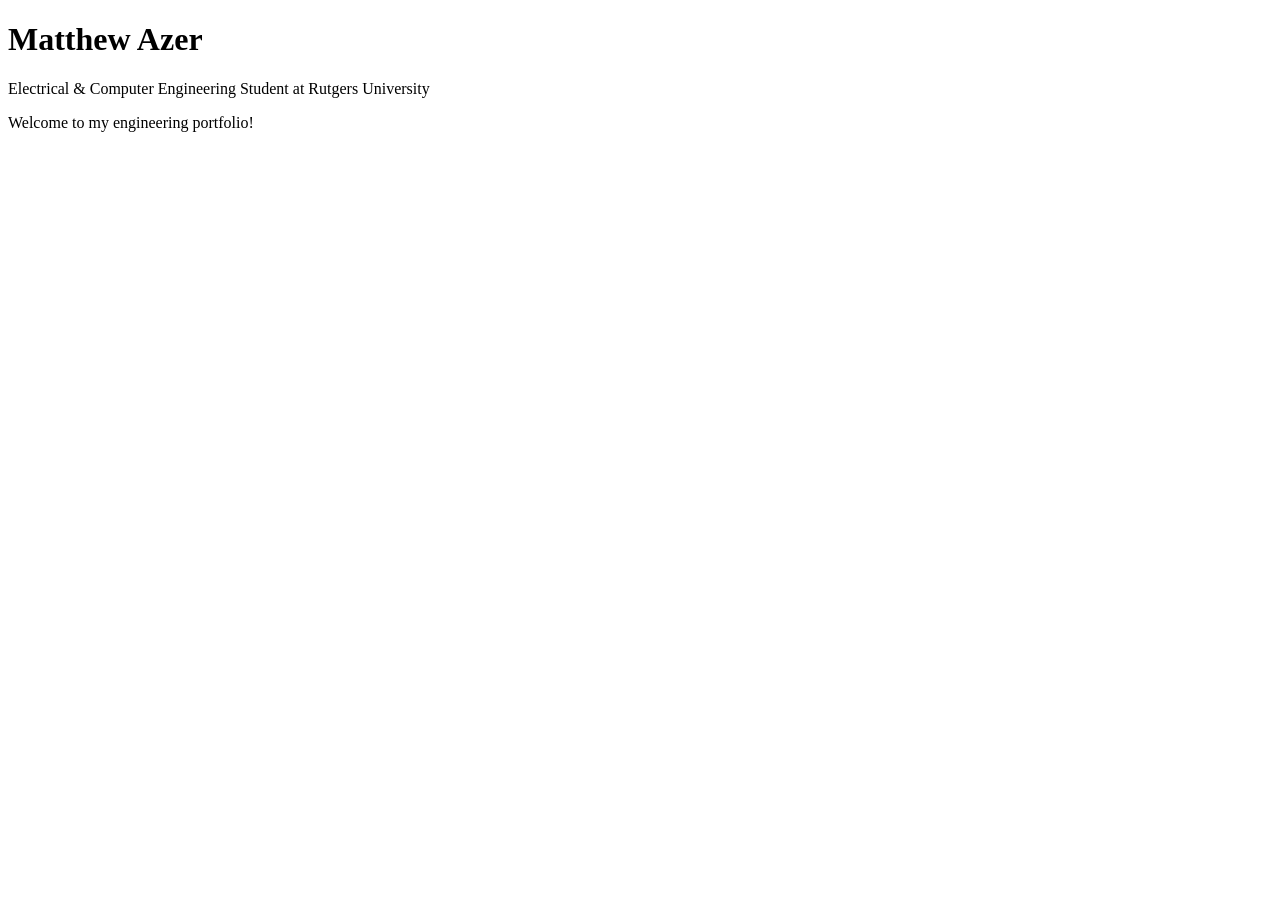
==== index.html @ c87bbce8 "Create index.html" ====
<!DOCTYPE html>
<html>
<head>
    <title>Matthew Azer | Engineering Portfolio</title>
</head>
<body>
    <h1>Matthew Azer</h1>
    <p>Electrical & Computer Engineering Student at Rutgers University</p>
    <p>Welcome to my engineering portfolio!</p>
</body>
</html>
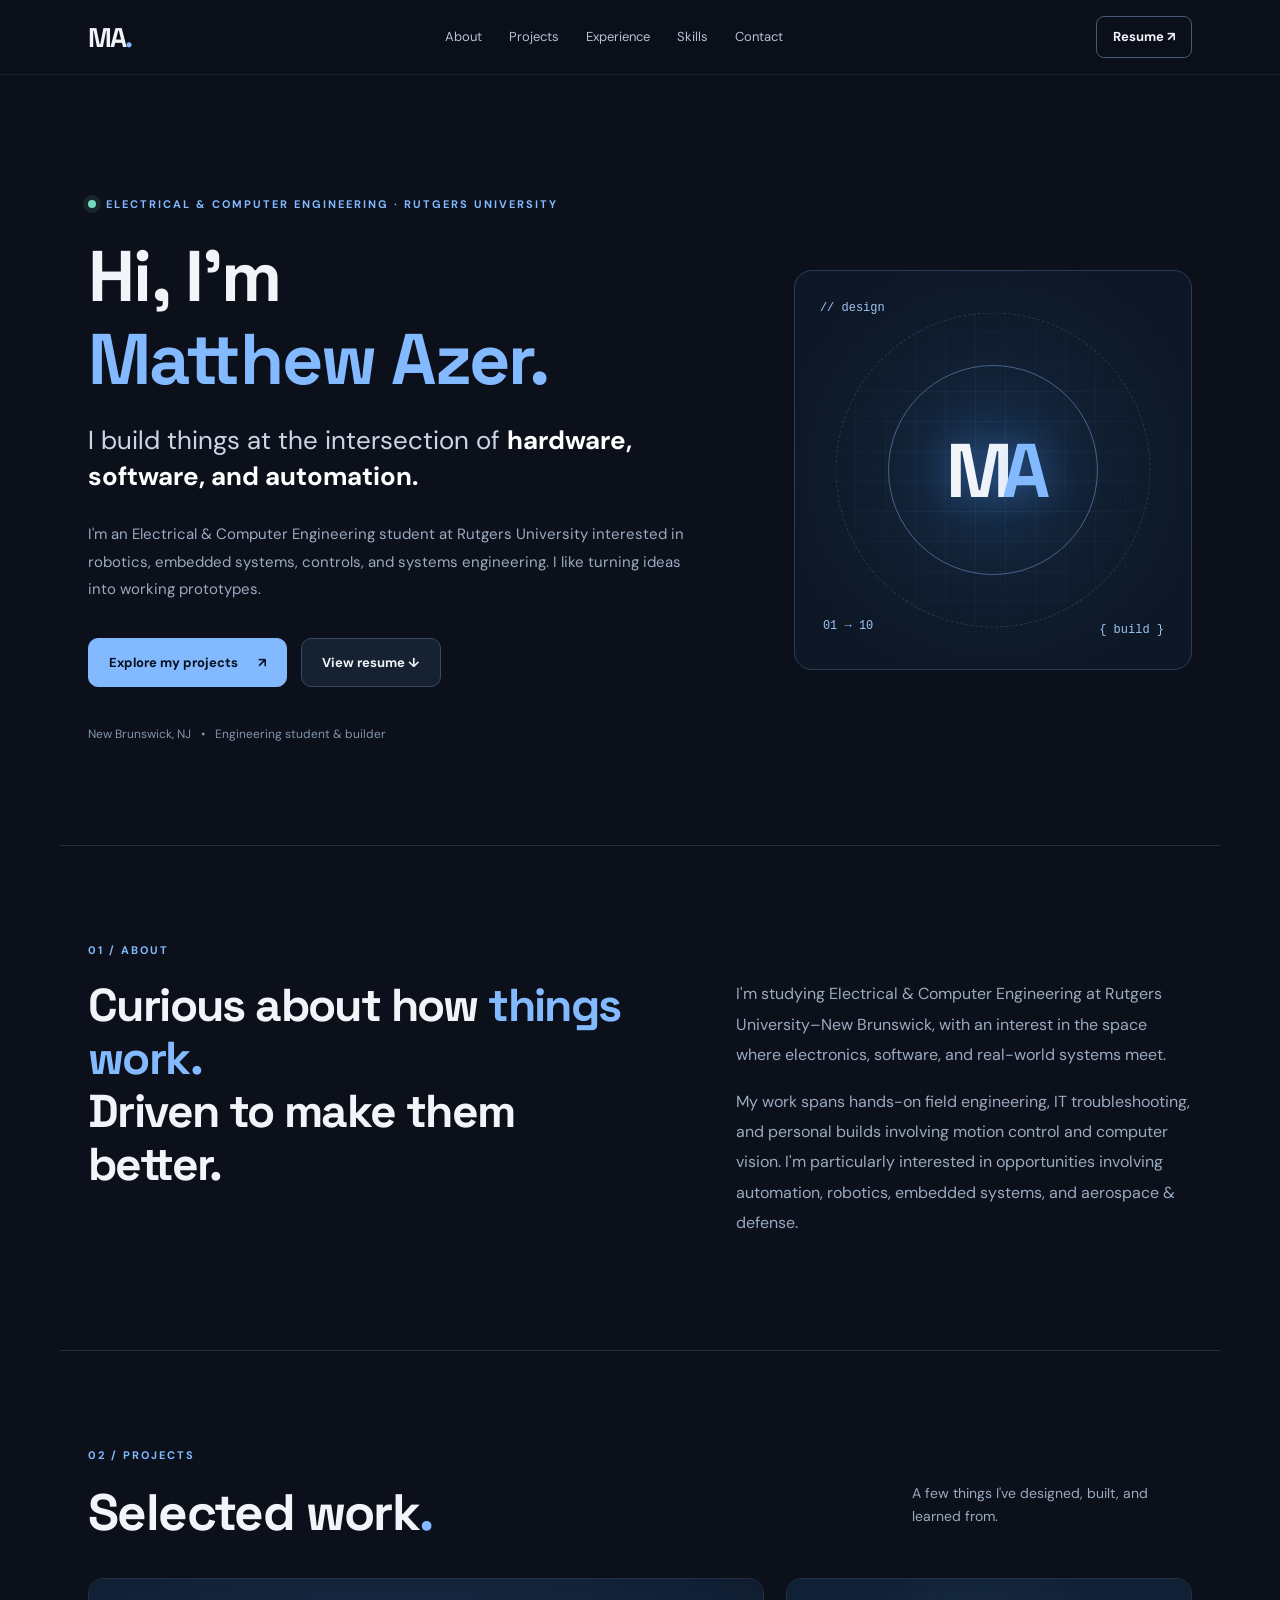
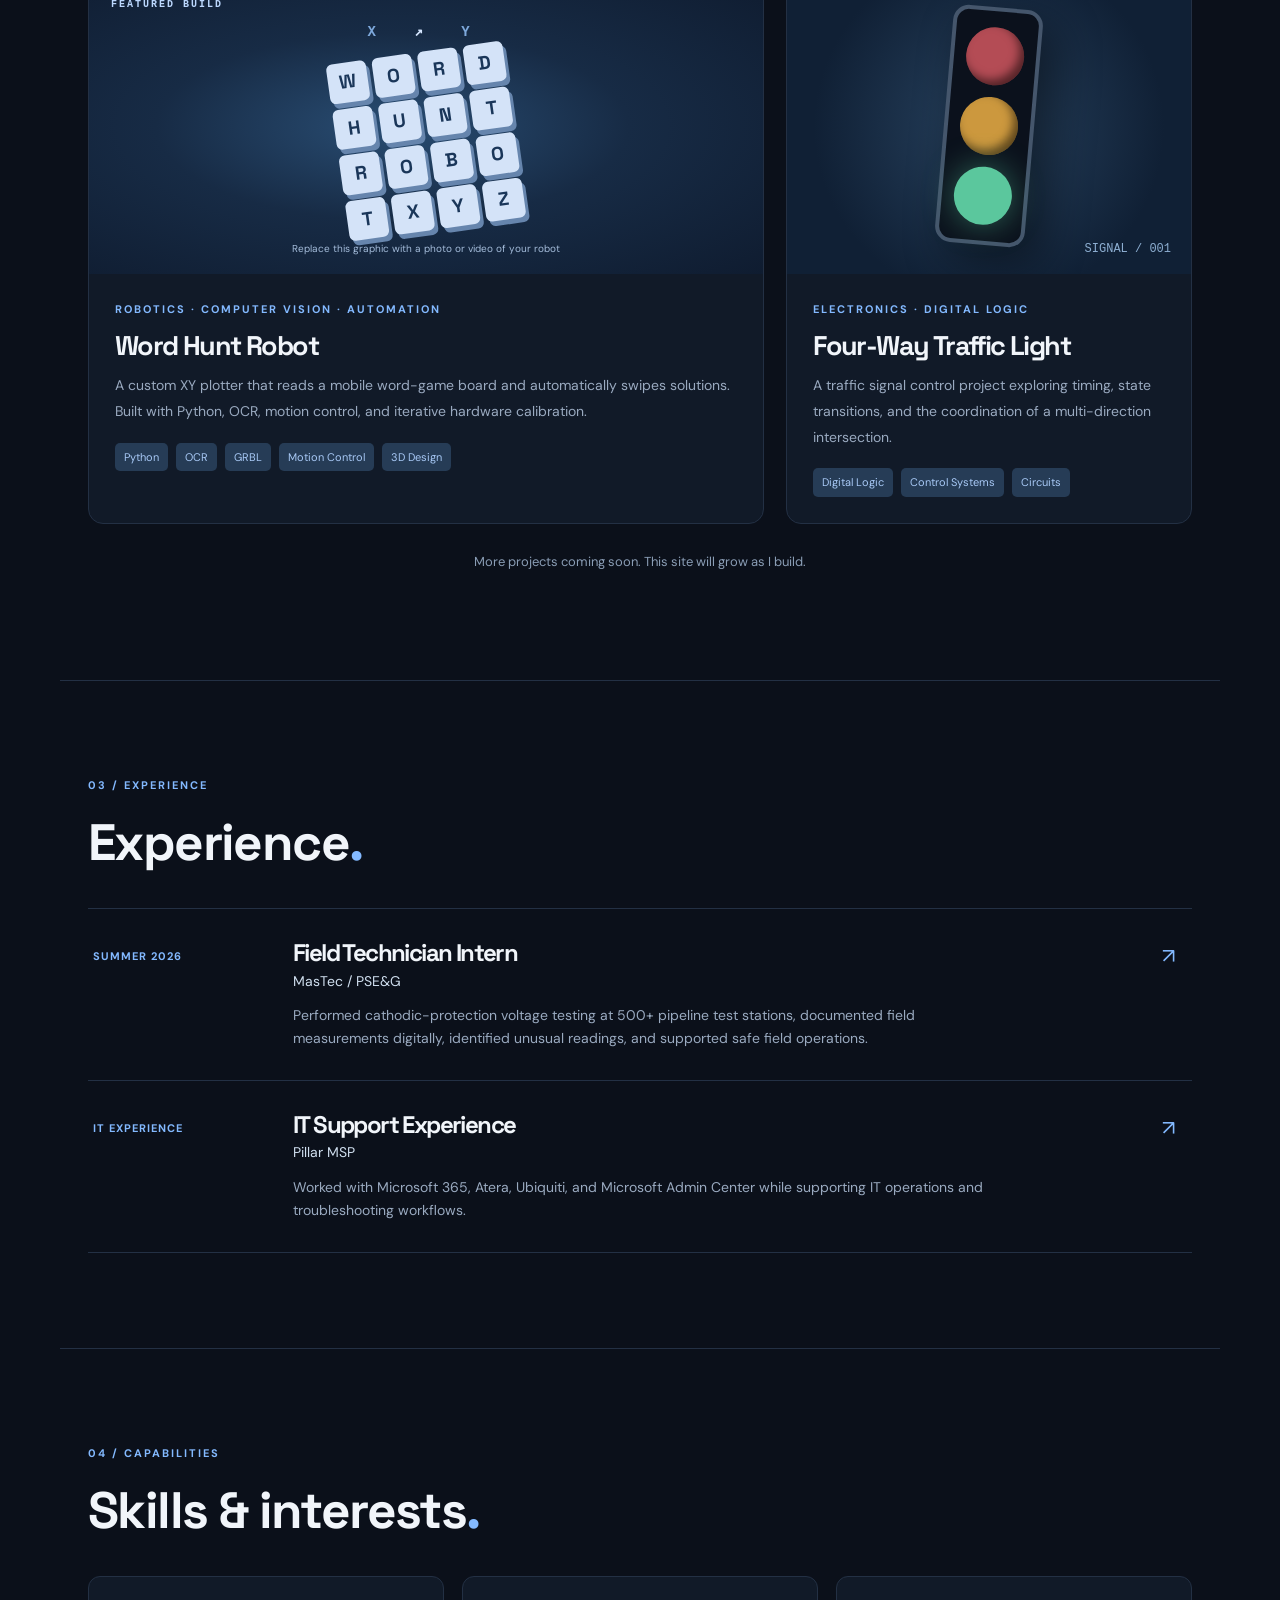
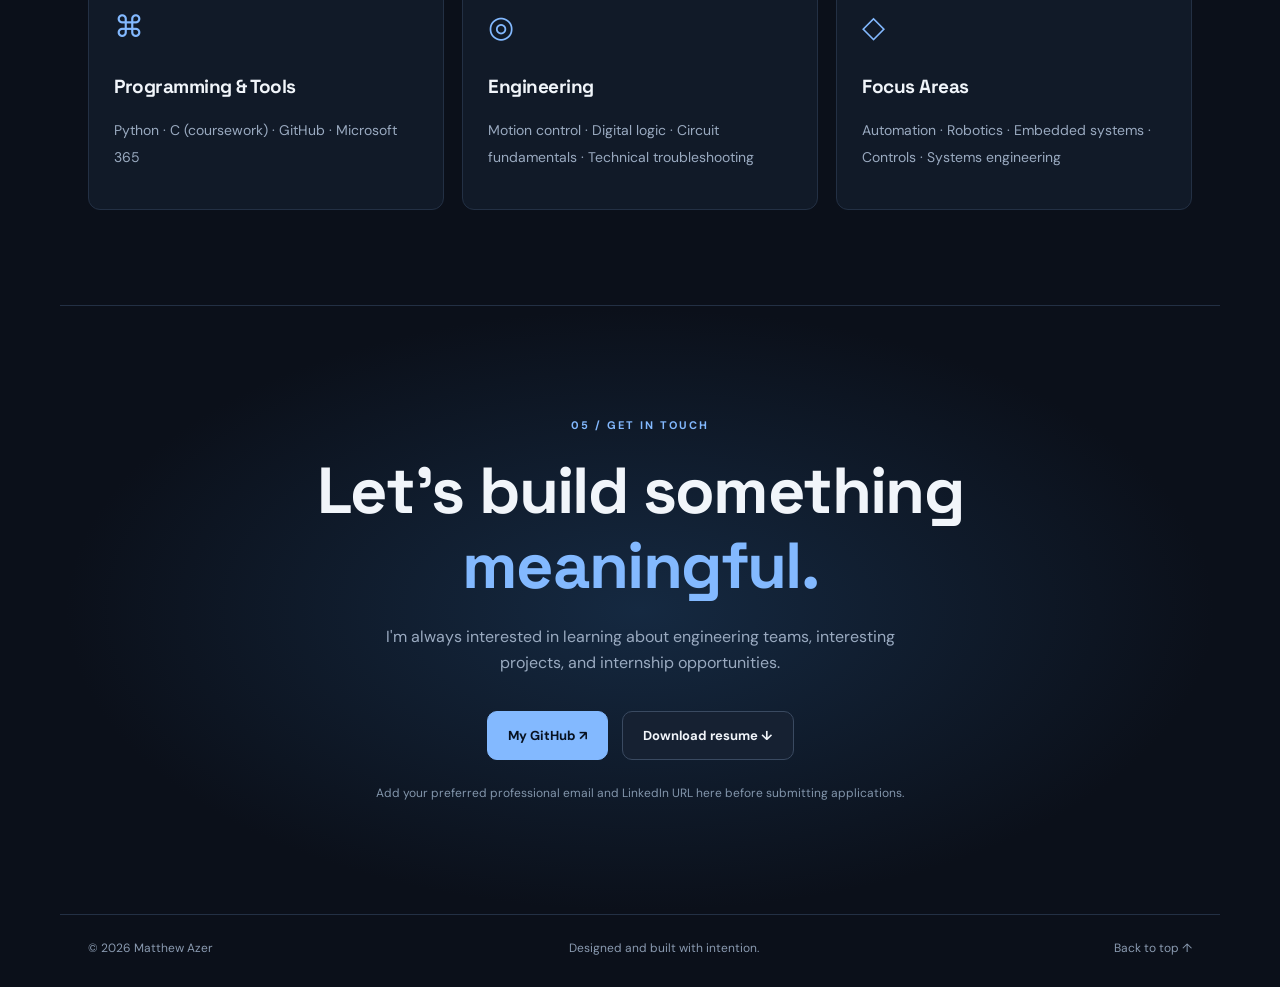
==== commit 463e1ac6: "Add files via upload" ====
--- a/index.html
+++ b/index.html
@@ -1,12 +1,50 @@
-
 <!DOCTYPE html>
-<html>
+<html lang="en">
 <head>
-    <title>Matthew Azer | Engineering Portfolio</title>
+  <meta charset="UTF-8">
+  <meta name="viewport" content="width=device-width, initial-scale=1.0">
+  <meta name="theme-color" content="#0b101a">
+  <meta name="description" content="Matthew Azer — Rutgers Electrical & Computer Engineering student. Projects in robotics, automation, computer vision, and embedded systems.">
+  <title>Matthew Azer | Engineering Portfolio</title>
+  <link rel="stylesheet" href="style.css">
+  <script src="script.js" defer></script>
 </head>
 <body>
-    <h1>Matthew Azer</h1>
-    <p>Electrical & Computer Engineering Student at Rutgers University</p>
-    <p>Welcome to my engineering portfolio!</p>
+  <a class="skip" href="#main">Skip to content</a>
+  <header class="site-header">
+    <nav class="nav wrap" aria-label="Main navigation">
+      <a class="brand" href="#top" aria-label="Matthew Azer, home">MA<span class="brand-dot">.</span></a>
+      <button class="menu-toggle" type="button" aria-controls="nav-links" aria-expanded="false" aria-label="Toggle navigation">☰</button>
+      <div class="nav-links" id="nav-links">
+        <a href="#about">About</a><a href="#projects">Projects</a><a href="#experience">Experience</a><a href="#skills">Skills</a><a href="#contact">Contact</a>
+      </div>
+      <a class="nav-resume" href="resume.pdf" target="_blank" rel="noopener">Resume <span aria-hidden="true">↗</span></a>
+    </nav>
+  </header>
+  <main id="main">
+    <section class="hero wrap" id="top">
+      <div class="hero-copy">
+        <div class="eyebrow"><span class="pulse"></span> ELECTRICAL & COMPUTER ENGINEERING · RUTGERS UNIVERSITY</div>
+        <h1>Hi, I'm <span>Matthew Azer.</span></h1>
+        <p class="headline">I build things at the intersection of <strong>hardware, software, and automation.</strong></p>
+        <p class="intro">I'm an Electrical & Computer Engineering student at Rutgers University interested in robotics, embedded systems, controls, and systems engineering. I like turning ideas into working prototypes.</p>
+        <div class="actions"><a class="btn primary" href="#projects">Explore my projects <span aria-hidden="true">↗</span></a><a class="btn subtle" href="resume.pdf" target="_blank" rel="noopener">View resume ↓</a></div>
+        <div class="hero-meta"><span>New Brunswick, NJ</span><span class="separator">•</span><span>Engineering student & builder</span></div>
+      </div>
+      <div class="hero-art" aria-hidden="true"><div class="art-grid"></div><div class="orbit o1"></div><div class="orbit o2"></div><div class="core">M<span>A</span></div><div class="art-label l1">// design</div><div class="art-label l2">{ build }</div><div class="art-label l3">01 → 10</div></div>
+    </section>
+    <section class="section wrap" id="about"><div class="section-kicker">01 / ABOUT</div><div class="about-layout"><h2>Curious about how <em>things work.</em><br>Driven to make them better.</h2><div><p>I'm studying Electrical & Computer Engineering at Rutgers University–New Brunswick, with an interest in the space where electronics, software, and real-world systems meet.</p><p>My work spans hands-on field engineering, IT troubleshooting, and personal builds involving motion control and computer vision. I'm particularly interested in opportunities involving automation, robotics, embedded systems, and aerospace & defense.</p></div></div></section>
+    <section class="section wrap" id="projects"><div class="section-heading"><div><div class="section-kicker">02 / PROJECTS</div><h2>Selected work<span class="accent">.</span></h2></div><p>A few things I've designed, built, and learned from.</p></div>
+      <div class="project-grid">
+        <article class="project featured"><div class="project-art robot"><div class="project-overlay"><span class="mini-tag">FEATURED BUILD</span><div class="robot-line">X <span>↗</span> Y</div><div class="grid-letter"><span>W</span><span>O</span><span>R</span><span>D</span><span>H</span><span>U</span><span>N</span><span>T</span><span>R</span><span>O</span><span>B</span><span>O</span><span>T</span><span>X</span><span>Y</span><span>Z</span></div><small>Replace this graphic with a photo or video of your robot</small></div></div><div class="project-body"><div class="project-type">ROBOTICS · COMPUTER VISION · AUTOMATION</div><h3>Word Hunt Robot</h3><p>A custom XY plotter that reads a mobile word-game board and automatically swipes solutions. Built with Python, OCR, motion control, and iterative hardware calibration.</p><div class="tags"><span>Python</span><span>OCR</span><span>GRBL</span><span>Motion Control</span><span>3D Design</span></div></div></article>
+        <article class="project"><div class="project-art traffic"><div class="traffic-light"><i class="red"></i><i class="amber"></i><i class="green"></i></div><div class="traffic-label">SIGNAL / 001</div></div><div class="project-body"><div class="project-type">ELECTRONICS · DIGITAL LOGIC</div><h3>Four-Way Traffic Light</h3><p>A traffic signal control project exploring timing, state transitions, and the coordination of a multi-direction intersection.</p><div class="tags"><span>Digital Logic</span><span>Control Systems</span><span>Circuits</span></div></div></article>
+      </div>
+      <p class="projects-note">More projects coming soon. This site will grow as I build.</p>
+    </section>
+    <section class="section wrap" id="experience"><div class="section-heading"><div><div class="section-kicker">03 / EXPERIENCE</div><h2>Experience<span class="accent">.</span></h2></div></div><div class="timeline"><div class="role"><div class="role-date">SUMMER 2026</div><div class="role-content"><h3>Field Technician Intern</h3><div class="role-org">MasTec / PSE&G</div><p>Performed cathodic-protection voltage testing at 500+ pipeline test stations, documented field measurements digitally, identified unusual readings, and supported safe field operations.</p></div><span class="role-arrow">↗</span></div><div class="role"><div class="role-date">IT EXPERIENCE</div><div class="role-content"><h3>IT Support Experience</h3><div class="role-org">Pillar MSP</div><p>Worked with Microsoft 365, Atera, Ubiquiti, and Microsoft Admin Center while supporting IT operations and troubleshooting workflows.</p></div><span class="role-arrow">↗</span></div></div></section>
+    <section class="section wrap" id="skills"><div class="section-heading"><div><div class="section-kicker">04 / CAPABILITIES</div><h2>Skills & interests<span class="accent">.</span></h2></div></div><div class="skill-grid"><div class="skill-box"><div class="skill-icon">⌘</div><h3>Programming & Tools</h3><p>Python · C (coursework) · GitHub · Microsoft 365</p></div><div class="skill-box"><div class="skill-icon">◎</div><h3>Engineering</h3><p>Motion control · Digital logic · Circuit fundamentals · Technical troubleshooting</p></div><div class="skill-box"><div class="skill-icon">◇</div><h3>Focus Areas</h3><p>Automation · Robotics · Embedded systems · Controls · Systems engineering</p></div></div></section>
+    <section class="contact section wrap" id="contact"><div class="section-kicker">05 / GET IN TOUCH</div><h2>Let's build something <em>meaningful.</em></h2><p>I'm always interested in learning about engineering teams, interesting projects, and internship opportunities.</p><div class="actions"><a class="btn primary" href="https://github.com/mazerw2" target="_blank" rel="noopener noreferrer">My GitHub ↗</a><a class="btn subtle" href="resume.pdf" target="_blank" rel="noopener">Download resume ↓</a></div><p class="contact-hint">Add your preferred professional email and LinkedIn URL here before submitting applications.</p></section>
+  </main>
+  <footer class="footer wrap"><span>© <span id="year">2026</span> Matthew Azer</span><span>Designed and built with intention.</span><a href="#top">Back to top ↑</a></footer>
 </body>
 </html>
--- a/style.css
+++ b/style.css
@@ -0,0 +1,4 @@
+@import url('https://fonts.googleapis.com/css2?family=DM+Sans:wght@400;500;600;700&family=Space+Grotesk:wght@400;500;600;700&display=swap');
+:root{--bg:#0b101a;--panel:#111a28;--border:#233044;--text:#f1f5fa;--muted:#9aaac0;--blue:#83b9ff;--max:1160px}*{box-sizing:border-box}html{scroll-behavior:smooth;scroll-padding-top:88px}body{margin:0;background:var(--bg);color:var(--text);font-family:'DM Sans',Arial,sans-serif;line-height:1.65}a{color:inherit;text-decoration:none}button{font:inherit}.wrap{max-width:var(--max);margin:auto;padding-left:28px;padding-right:28px}.skip{position:absolute;left:-9999px;background:white;color:black;padding:12px;z-index:100}.skip:focus{left:12px;top:12px}.site-header{position:sticky;top:0;z-index:20;background:rgba(11,16,26,.91);backdrop-filter:blur(18px);border-bottom:1px solid rgba(147,171,204,.11)}.nav{height:74px;display:flex;align-items:center;justify-content:space-between;gap:30px}.brand{font:700 27px 'Space Grotesk',sans-serif;letter-spacing:-2px}.brand-dot,.accent{color:var(--blue)}.nav-links{display:flex;gap:27px;font-size:13px;color:#b5c2d6}.nav-links a:hover,.footer a:hover{color:var(--blue)}.nav-resume{border:1px solid #485975;border-radius:8px;padding:9px 16px;font-size:13px;font-weight:700}.nav-resume:hover{border-color:var(--blue)}.menu-toggle{display:none}.hero{min-height:680px;padding-top:120px;padding-bottom:100px;display:grid;grid-template-columns:1.23fr .77fr;align-items:center;gap:70px}.eyebrow,.section-kicker,.project-type{font-size:11px;letter-spacing:2px;font-weight:700;color:var(--blue)}.eyebrow{display:flex;align-items:center;gap:10px}.pulse{height:8px;width:8px;background:#70dcbf;box-shadow:0 0 0 5px #70dcbf1b;border-radius:50%;flex-shrink:0}h1,h2,h3,p{margin-top:0}h1,h2,h3{font-family:'Space Grotesk',sans-serif;line-height:1.15;letter-spacing:-1.6px}h1{font-size:clamp(48px,5.6vw,83px);margin:22px 0}h1 span{display:block;color:var(--blue)}.headline{font-size:clamp(19px,2.2vw,26px);color:#cad6e7;line-height:1.4;max-width:650px}.headline strong{color:white}.intro{font-size:15px;max-width:610px;color:var(--muted);line-height:1.85}.actions{display:flex;gap:14px;flex-wrap:wrap;margin-top:34px}.btn{border:1px solid #3a4a61;border-radius:10px;display:inline-flex;align-items:center;justify-content:center;gap:20px;padding:13px 20px;font-size:13px;font-weight:700;transition:transform .2s,background .2s}.btn:hover{transform:translateY(-3px)}.btn.primary{color:#071120;background:var(--blue);border-color:var(--blue)}.btn.subtle{background:#162132}.hero-meta{font-size:12px;color:#8295ab;margin-top:38px}.separator{margin:0 10px}.hero-art{height:400px;position:relative;border:1px solid #2a3e5a;background:radial-gradient(circle at center,#193455 0,#111e30 40%,#0d1726 77%);border-radius:18px;overflow:hidden}.art-grid{position:absolute;inset:0;background-image:linear-gradient(#85b8ff11 1px,transparent 1px),linear-gradient(90deg,#85b8ff11 1px,transparent 1px);background-size:30px 30px;mask-image:radial-gradient(circle,#000 15%,transparent 79%)}.orbit{position:absolute;border:1px solid #8bb9fc70;border-radius:50%;left:50%;top:50%;transform:translate(-50%,-50%)}.o1{width:210px;height:210px}.o2{width:315px;height:315px;border-style:dashed;opacity:.45}.core{position:absolute;left:50%;top:50%;transform:translate(-50%,-50%);font:700 76px 'Space Grotesk',sans-serif;letter-spacing:-11px;text-shadow:0 0 36px #5a9fff55}.core span{color:var(--blue)}.art-label{position:absolute;font-family:monospace;color:#9fc5f4;font-size:12px}.l1{left:25px;top:28px}.l2{right:27px;bottom:28px}.l3{left:28px;bottom:32px}.section{padding-top:95px;padding-bottom:95px;border-top:1px solid #233044}.section-kicker{margin-bottom:20px}.about-layout{display:grid;grid-template-columns:1.1fr .9fr;gap:90px}.about-layout h2{font-size:clamp(32px,3.6vw,51px)}.about-layout em,.contact em{font-style:normal;color:var(--blue)}.about-layout p{color:var(--muted);line-height:1.9}.section-heading{display:flex;justify-content:space-between;gap:20px;align-items:end;margin-bottom:35px}.section-heading h2{font-size:clamp(36px,4vw,56px);margin:0}.section-heading>p{color:var(--muted);max-width:280px;font-size:14px}.project-grid{display:grid;grid-template-columns:1.25fr .75fr;gap:22px}.project{min-width:0;background:var(--panel);border:1px solid var(--border);border-radius:15px;overflow:hidden;transition:transform .2s,border-color .2s}.project:hover{transform:translateY(-5px);border-color:#5b7aa3}.project-art{height:295px;position:relative;overflow:hidden}.robot{background:radial-gradient(ellipse at 45% 50%,#294d73 0,#172b45 45%,#0f1c30 100%)}.project-overlay{position:absolute;inset:0;display:flex;align-items:center;justify-content:center;flex-direction:column}.mini-tag{position:absolute;left:22px;top:20px;color:#bcd8fe;font:700 10px monospace;letter-spacing:2px}.robot-line{font:600 14px monospace;letter-spacing:15px;color:#7ea9dc;margin-bottom:12px}.robot-line span{color:#d5e6ff}.grid-letter{display:grid;grid-template-columns:repeat(4,40px);gap:6px;transform:rotate(-8deg)}.grid-letter span{background:#d4e3f8;color:#1a3659;text-align:center;border-radius:6px;font:bold 19px/40px 'Space Grotesk',sans-serif;box-shadow:3px 5px 0 #6685ad}.project-overlay small{position:absolute;bottom:16px;font-size:10px;color:#a5bddb}.traffic{background:radial-gradient(circle,#27425f,#102035 70%);display:flex;align-items:center;justify-content:center}.traffic-light{padding:16px 12px;display:flex;flex-direction:column;gap:12px;background:#0b111c;border:4px solid #45566c;border-radius:16px;box-shadow:15px 16px 45px #0007;transform:rotate(5deg)}.traffic-light i{display:block;border-radius:50%;width:58px;height:58px;box-shadow:inset -5px -5px 10px #0008}.red{background:#b44c55}.amber{background:#cc983e}.green{background:#5bc79d;box-shadow:0 0 33px #5bc79d77!important}.traffic-label{position:absolute;bottom:18px;right:20px;color:#8daed1;font:12px monospace}.project-body{padding:26px}.project-body h3{font-size:27px;margin:12px 0}.project-body p{font-size:14px;color:var(--muted);line-height:1.85}.tags{display:flex;gap:8px;flex-wrap:wrap;margin-top:18px}.tags span{font-size:11px;color:#a8c9f6;background:#263c56;padding:5px 9px;border-radius:5px}.projects-note{color:#8a9db5;text-align:center;font-size:13px;margin-top:27px}.timeline{border-top:1px solid var(--border)}.role{padding:30px 5px;display:grid;grid-template-columns:180px 1fr 25px;gap:20px;border-bottom:1px solid var(--border)}.role-date{font-size:11px;font-weight:700;letter-spacing:1px;color:var(--blue);padding-top:8px}.role-content h3{font-size:24px;margin-bottom:3px}.role-org{color:#d0dfef;font-size:14px;margin-bottom:11px}.role-content p{max-width:710px;color:var(--muted);font-size:14px;margin:0}.role-arrow{color:var(--blue);font-size:21px}.skill-grid{display:grid;grid-template-columns:repeat(3,1fr);gap:18px}.skill-box{border:1px solid var(--border);background:#111a28;padding:25px;border-radius:12px}.skill-icon{font-size:30px;color:var(--blue);margin-bottom:25px}.skill-box h3{font-size:19px;letter-spacing:-.5px}.skill-box p{color:var(--muted);font-size:14px;line-height:1.9}.contact{padding-top:110px;padding-bottom:110px;text-align:center;background:radial-gradient(ellipse at center,#152941 0%,transparent 70%)}.contact h2{font-size:clamp(38px,5.2vw,65px);max-width:690px;margin:10px auto 20px}.contact>p{color:var(--muted);max-width:560px;margin:0 auto}.contact .actions{justify-content:center}.contact-hint{font-size:12px;margin-top:24px!important;color:#8295ab!important}.footer{border-top:1px solid var(--border);padding-top:24px;padding-bottom:28px;display:flex;justify-content:space-between;gap:20px;flex-wrap:wrap;color:#8a9ab0;font-size:12px}
+@media(max-width:900px){.hero{grid-template-columns:1fr;padding-top:85px;gap:35px}.hero-art{height:300px}.about-layout{gap:30px}.project-grid{grid-template-columns:1fr 1fr}.project-art{height:240px}.skill-grid{grid-template-columns:1fr 1fr}.role{grid-template-columns:130px 1fr 20px}}@media(max-width:640px){.wrap{padding-left:20px;padding-right:20px}.nav{height:66px}.menu-toggle{display:block;background:transparent;color:white;border:1px solid #3b4e68;border-radius:8px;padding:5px 12px;cursor:pointer;margin-left:auto}.nav-links{display:none;position:absolute;left:0;right:0;top:66px;background:#0e1725;border-bottom:1px solid #2a3850;padding:20px;flex-direction:column;gap:18px}.nav-links.open{display:flex}.nav-resume{padding:7px 11px}.hero{padding-top:75px;padding-bottom:70px;min-height:0}.hero-art{height:260px}.eyebrow{font-size:9px;letter-spacing:1px}.section{padding-top:70px;padding-bottom:70px}.about-layout,.project-grid,.skill-grid{grid-template-columns:1fr}.section-heading{display:block}.section-heading>p{margin-top:15px}.project-art{height:270px}.role{grid-template-columns:1fr 20px;gap:7px}.role-date{grid-column:1/-1}.role-content h3{font-size:22px}.footer{display:grid;gap:9px}}
+@media(prefers-reduced-motion:reduce){html{scroll-behavior:auto}*,*:before,*:after{transition:none!important;animation:none!important}}
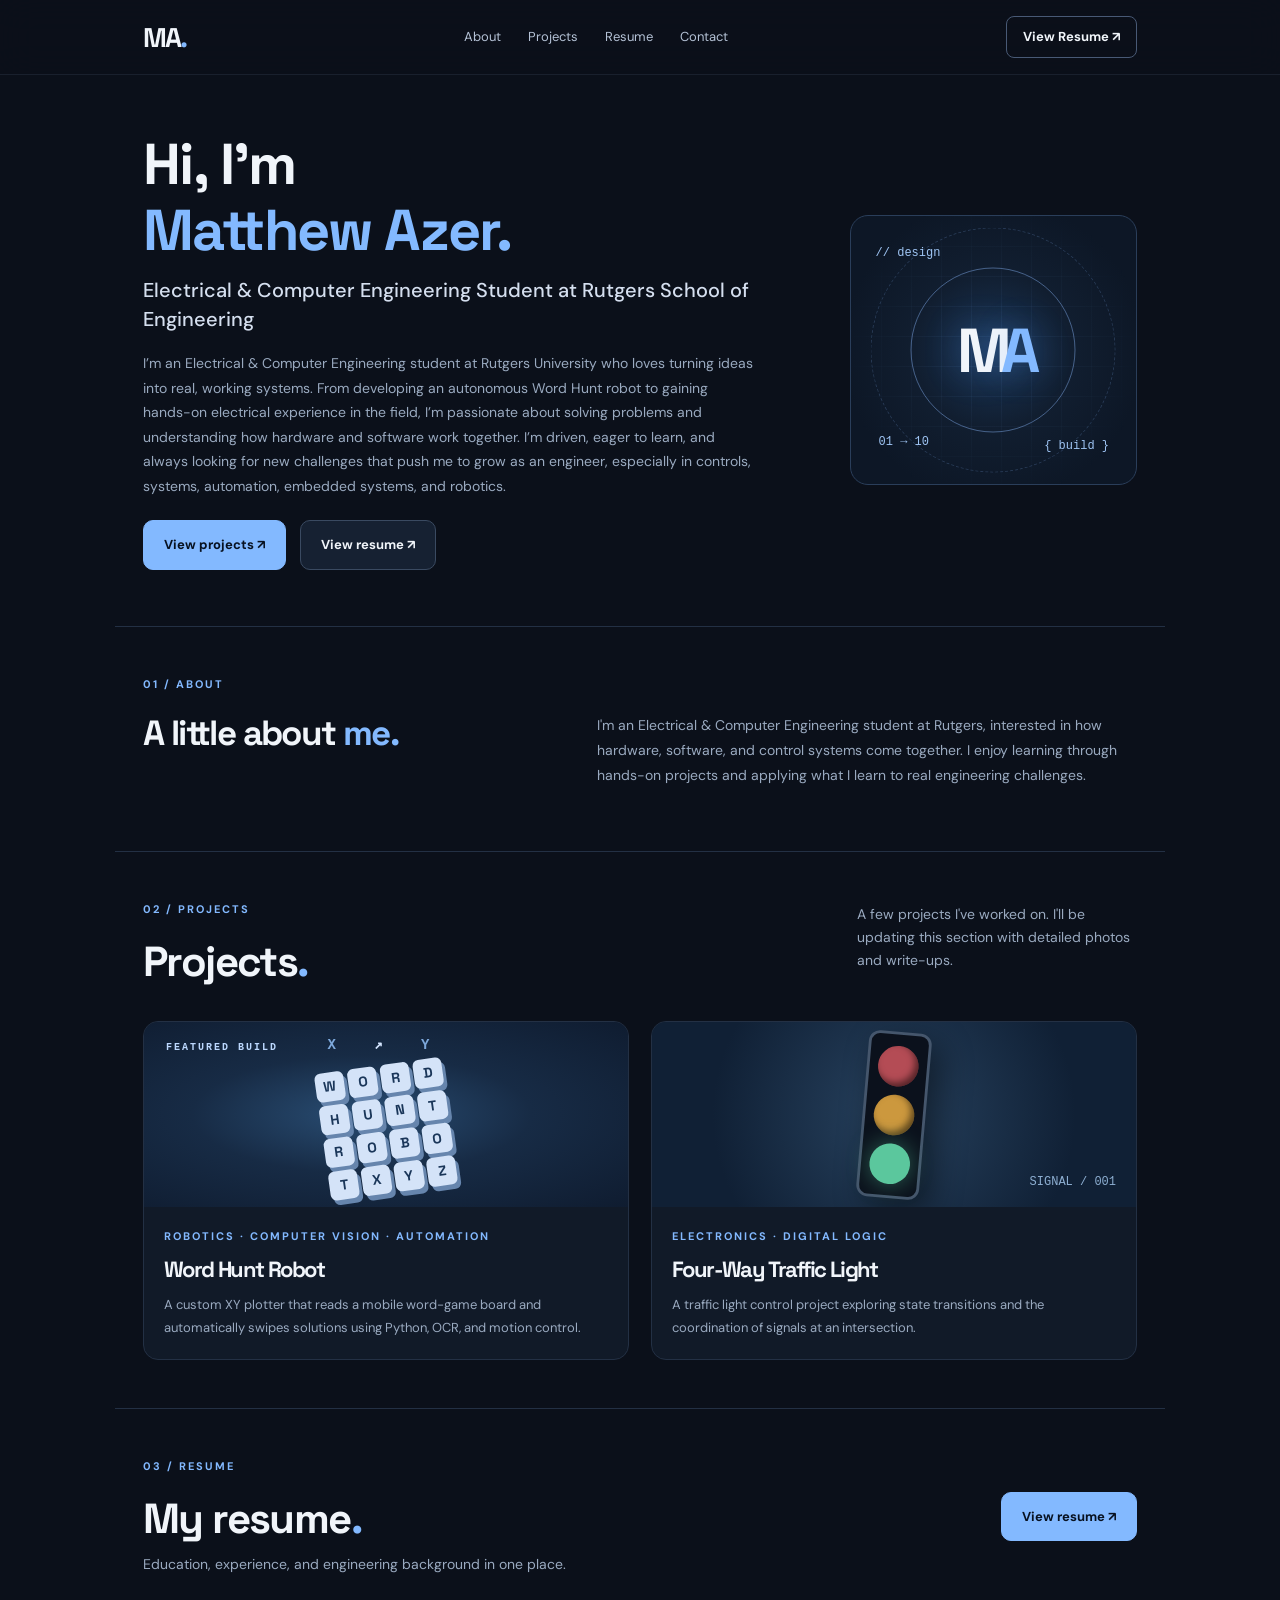
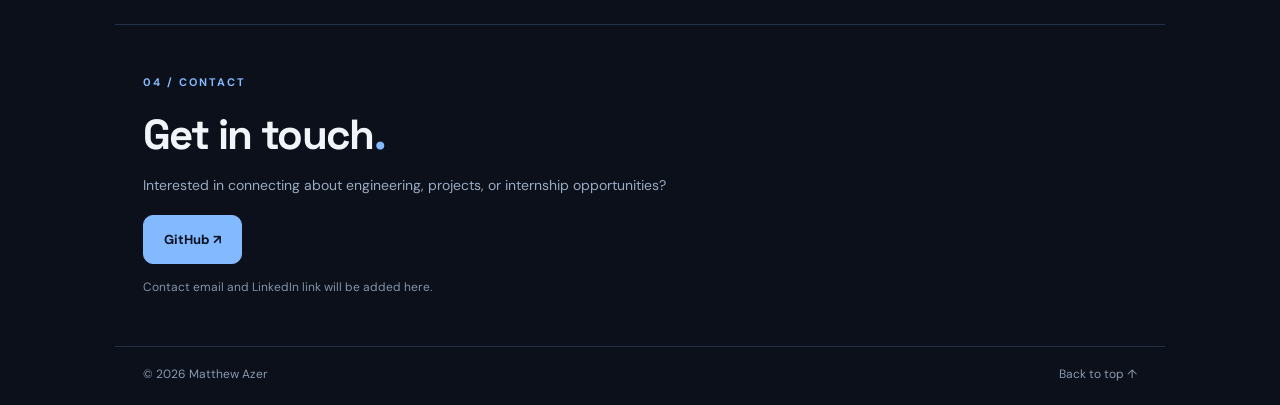
==== commit f2074d76: "Add files via upload" ====
--- a/index.html
+++ b/index.html
@@ -4,47 +4,45 @@
   <meta charset="UTF-8">
   <meta name="viewport" content="width=device-width, initial-scale=1.0">
   <meta name="theme-color" content="#0b101a">
-  <meta name="description" content="Matthew Azer — Rutgers Electrical & Computer Engineering student. Projects in robotics, automation, computer vision, and embedded systems.">
+  <meta name="description" content="Matthew Azer — Electrical & Computer Engineering student at Rutgers School of Engineering. Engineering projects in robotics and automation.">
   <title>Matthew Azer | Engineering Portfolio</title>
   <link rel="stylesheet" href="style.css">
   <script src="script.js" defer></script>
 </head>
 <body>
-  <a class="skip" href="#main">Skip to content</a>
-  <header class="site-header">
-    <nav class="nav wrap" aria-label="Main navigation">
-      <a class="brand" href="#top" aria-label="Matthew Azer, home">MA<span class="brand-dot">.</span></a>
-      <button class="menu-toggle" type="button" aria-controls="nav-links" aria-expanded="false" aria-label="Toggle navigation">☰</button>
-      <div class="nav-links" id="nav-links">
-        <a href="#about">About</a><a href="#projects">Projects</a><a href="#experience">Experience</a><a href="#skills">Skills</a><a href="#contact">Contact</a>
-      </div>
-      <a class="nav-resume" href="resume.pdf" target="_blank" rel="noopener">Resume <span aria-hidden="true">↗</span></a>
-    </nav>
-  </header>
-  <main id="main">
-    <section class="hero wrap" id="top">
-      <div class="hero-copy">
-        <div class="eyebrow"><span class="pulse"></span> ELECTRICAL & COMPUTER ENGINEERING · RUTGERS UNIVERSITY</div>
-        <h1>Hi, I'm <span>Matthew Azer.</span></h1>
-        <p class="headline">I build things at the intersection of <strong>hardware, software, and automation.</strong></p>
-        <p class="intro">I'm an Electrical & Computer Engineering student at Rutgers University interested in robotics, embedded systems, controls, and systems engineering. I like turning ideas into working prototypes.</p>
-        <div class="actions"><a class="btn primary" href="#projects">Explore my projects <span aria-hidden="true">↗</span></a><a class="btn subtle" href="resume.pdf" target="_blank" rel="noopener">View resume ↓</a></div>
-        <div class="hero-meta"><span>New Brunswick, NJ</span><span class="separator">•</span><span>Engineering student & builder</span></div>
-      </div>
-      <div class="hero-art" aria-hidden="true"><div class="art-grid"></div><div class="orbit o1"></div><div class="orbit o2"></div><div class="core">M<span>A</span></div><div class="art-label l1">// design</div><div class="art-label l2">{ build }</div><div class="art-label l3">01 → 10</div></div>
-    </section>
-    <section class="section wrap" id="about"><div class="section-kicker">01 / ABOUT</div><div class="about-layout"><h2>Curious about how <em>things work.</em><br>Driven to make them better.</h2><div><p>I'm studying Electrical & Computer Engineering at Rutgers University–New Brunswick, with an interest in the space where electronics, software, and real-world systems meet.</p><p>My work spans hands-on field engineering, IT troubleshooting, and personal builds involving motion control and computer vision. I'm particularly interested in opportunities involving automation, robotics, embedded systems, and aerospace & defense.</p></div></div></section>
-    <section class="section wrap" id="projects"><div class="section-heading"><div><div class="section-kicker">02 / PROJECTS</div><h2>Selected work<span class="accent">.</span></h2></div><p>A few things I've designed, built, and learned from.</p></div>
-      <div class="project-grid">
-        <article class="project featured"><div class="project-art robot"><div class="project-overlay"><span class="mini-tag">FEATURED BUILD</span><div class="robot-line">X <span>↗</span> Y</div><div class="grid-letter"><span>W</span><span>O</span><span>R</span><span>D</span><span>H</span><span>U</span><span>N</span><span>T</span><span>R</span><span>O</span><span>B</span><span>O</span><span>T</span><span>X</span><span>Y</span><span>Z</span></div><small>Replace this graphic with a photo or video of your robot</small></div></div><div class="project-body"><div class="project-type">ROBOTICS · COMPUTER VISION · AUTOMATION</div><h3>Word Hunt Robot</h3><p>A custom XY plotter that reads a mobile word-game board and automatically swipes solutions. Built with Python, OCR, motion control, and iterative hardware calibration.</p><div class="tags"><span>Python</span><span>OCR</span><span>GRBL</span><span>Motion Control</span><span>3D Design</span></div></div></article>
-        <article class="project"><div class="project-art traffic"><div class="traffic-light"><i class="red"></i><i class="amber"></i><i class="green"></i></div><div class="traffic-label">SIGNAL / 001</div></div><div class="project-body"><div class="project-type">ELECTRONICS · DIGITAL LOGIC</div><h3>Four-Way Traffic Light</h3><p>A traffic signal control project exploring timing, state transitions, and the coordination of a multi-direction intersection.</p><div class="tags"><span>Digital Logic</span><span>Control Systems</span><span>Circuits</span></div></div></article>
-      </div>
-      <p class="projects-note">More projects coming soon. This site will grow as I build.</p>
-    </section>
-    <section class="section wrap" id="experience"><div class="section-heading"><div><div class="section-kicker">03 / EXPERIENCE</div><h2>Experience<span class="accent">.</span></h2></div></div><div class="timeline"><div class="role"><div class="role-date">SUMMER 2026</div><div class="role-content"><h3>Field Technician Intern</h3><div class="role-org">MasTec / PSE&G</div><p>Performed cathodic-protection voltage testing at 500+ pipeline test stations, documented field measurements digitally, identified unusual readings, and supported safe field operations.</p></div><span class="role-arrow">↗</span></div><div class="role"><div class="role-date">IT EXPERIENCE</div><div class="role-content"><h3>IT Support Experience</h3><div class="role-org">Pillar MSP</div><p>Worked with Microsoft 365, Atera, Ubiquiti, and Microsoft Admin Center while supporting IT operations and troubleshooting workflows.</p></div><span class="role-arrow">↗</span></div></div></section>
-    <section class="section wrap" id="skills"><div class="section-heading"><div><div class="section-kicker">04 / CAPABILITIES</div><h2>Skills & interests<span class="accent">.</span></h2></div></div><div class="skill-grid"><div class="skill-box"><div class="skill-icon">⌘</div><h3>Programming & Tools</h3><p>Python · C (coursework) · GitHub · Microsoft 365</p></div><div class="skill-box"><div class="skill-icon">◎</div><h3>Engineering</h3><p>Motion control · Digital logic · Circuit fundamentals · Technical troubleshooting</p></div><div class="skill-box"><div class="skill-icon">◇</div><h3>Focus Areas</h3><p>Automation · Robotics · Embedded systems · Controls · Systems engineering</p></div></div></section>
-    <section class="contact section wrap" id="contact"><div class="section-kicker">05 / GET IN TOUCH</div><h2>Let's build something <em>meaningful.</em></h2><p>I'm always interested in learning about engineering teams, interesting projects, and internship opportunities.</p><div class="actions"><a class="btn primary" href="https://github.com/mazerw2" target="_blank" rel="noopener noreferrer">My GitHub ↗</a><a class="btn subtle" href="resume.pdf" target="_blank" rel="noopener">Download resume ↓</a></div><p class="contact-hint">Add your preferred professional email and LinkedIn URL here before submitting applications.</p></section>
-  </main>
-  <footer class="footer wrap"><span>© <span id="year">2026</span> Matthew Azer</span><span>Designed and built with intention.</span><a href="#top">Back to top ↑</a></footer>
+<a class="skip" href="#main">Skip to content</a>
+<header class="site-header">
+<nav class="nav wrap" aria-label="Main navigation">
+ <a class="brand" href="#top" aria-label="Matthew Azer home">MA<span class="brand-dot">.</span></a>
+ <button class="menu-toggle" type="button" aria-controls="nav-links" aria-expanded="false" aria-label="Toggle navigation">☰</button>
+ <div class="nav-links" id="nav-links"><a href="#about">About</a><a href="#projects">Projects</a><a href="#resume">Resume</a><a href="#contact">Contact</a></div>
+ <a class="nav-resume" href="resume.html">View Resume ↗</a>
+</nav>
+</header>
+<main id="main">
+<section class="hero wrap" id="top">
+ <div class="hero-copy">
+  <h1>Hi, I'm <span>Matthew Azer.</span></h1>
+  <p class="headline">Electrical &amp; Computer Engineering Student at Rutgers School of Engineering</p>
+  <p class="intro">I’m an Electrical &amp; Computer Engineering student at Rutgers University who loves turning ideas into real, working systems. From developing an autonomous Word Hunt robot to gaining hands-on electrical experience in the field, I’m passionate about solving problems and understanding how hardware and software work together. I’m driven, eager to learn, and always looking for new challenges that push me to grow as an engineer, especially in controls, systems, automation, embedded systems, and robotics.</p>
+  <div class="actions"><a class="btn primary" href="#projects">View projects ↗</a><a class="btn subtle" href="resume.html">View resume ↗</a></div>
+ </div>
+ <div class="hero-art" aria-hidden="true"><div class="art-grid"></div><div class="orbit o1"></div><div class="orbit o2"></div><div class="core">M<span>A</span></div><div class="art-label l1">// design</div><div class="art-label l2">{ build }</div><div class="art-label l3">01 → 10</div></div>
+</section>
+<section class="section wrap" id="about">
+ <div class="section-kicker">01 / ABOUT</div>
+ <div class="about-layout"><h2>A little about <em>me.</em></h2><div><p>I'm an Electrical &amp; Computer Engineering student at Rutgers, interested in how hardware, software, and control systems come together. I enjoy learning through hands-on projects and applying what I learn to real engineering challenges.</p></div></div>
+</section>
+<section class="section wrap" id="projects">
+ <div class="section-heading"><div><div class="section-kicker">02 / PROJECTS</div><h2>Projects<span class="accent">.</span></h2></div><p>A few projects I've worked on. I'll be updating this section with detailed photos and write-ups.</p></div>
+ <div class="project-grid">
+  <article class="project featured"><div class="project-art robot"><div class="project-overlay"><span class="mini-tag">FEATURED BUILD</span><div class="robot-line">X <span>↗</span> Y</div><div class="grid-letter"><span>W</span><span>O</span><span>R</span><span>D</span><span>H</span><span>U</span><span>N</span><span>T</span><span>R</span><span>O</span><span>B</span><span>O</span><span>T</span><span>X</span><span>Y</span><span>Z</span></div></div></div><div class="project-body"><div class="project-type">ROBOTICS · COMPUTER VISION · AUTOMATION</div><h3>Word Hunt Robot</h3><p>A custom XY plotter that reads a mobile word-game board and automatically swipes solutions using Python, OCR, and motion control.</p></div></article>
+  <article class="project"><div class="project-art traffic"><div class="traffic-light"><i class="red"></i><i class="amber"></i><i class="green"></i></div><div class="traffic-label">SIGNAL / 001</div></div><div class="project-body"><div class="project-type">ELECTRONICS · DIGITAL LOGIC</div><h3>Four-Way Traffic Light</h3><p>A traffic light control project exploring state transitions and the coordination of signals at an intersection.</p></div></article>
+ </div>
+</section>
+<section class="section wrap resume-section" id="resume"><div><div class="section-kicker">03 / RESUME</div><h2>My resume<span class="accent">.</span></h2><p>Education, experience, and engineering background in one place.</p></div><a class="btn primary" href="resume.html">View resume ↗</a></section>
+<section class="section wrap compact-contact" id="contact"><div class="section-kicker">04 / CONTACT</div><h2>Get in touch<span class="accent">.</span></h2><p>Interested in connecting about engineering, projects, or internship opportunities?</p><div class="actions"><a class="btn primary" href="https://github.com/mazerw2" target="_blank" rel="noopener noreferrer">GitHub ↗</a></div><p class="contact-hint">Contact email and LinkedIn link will be added here.</p></section>
+</main>
+<footer class="footer wrap"><span>© <span id="year">2026</span> Matthew Azer</span><a href="#top">Back to top ↑</a></footer>
 </body>
 </html>
--- a/style.css
+++ b/style.css
@@ -2,3 +2,30 @@
 :root{--bg:#0b101a;--panel:#111a28;--border:#233044;--text:#f1f5fa;--muted:#9aaac0;--blue:#83b9ff;--max:1160px}*{box-sizing:border-box}html{scroll-behavior:smooth;scroll-padding-top:88px}body{margin:0;background:var(--bg);color:var(--text);font-family:'DM Sans',Arial,sans-serif;line-height:1.65}a{color:inherit;text-decoration:none}button{font:inherit}.wrap{max-width:var(--max);margin:auto;padding-left:28px;padding-right:28px}.skip{position:absolute;left:-9999px;background:white;color:black;padding:12px;z-index:100}.skip:focus{left:12px;top:12px}.site-header{position:sticky;top:0;z-index:20;background:rgba(11,16,26,.91);backdrop-filter:blur(18px);border-bottom:1px solid rgba(147,171,204,.11)}.nav{height:74px;display:flex;align-items:center;justify-content:space-between;gap:30px}.brand{font:700 27px 'Space Grotesk',sans-serif;letter-spacing:-2px}.brand-dot,.accent{color:var(--blue)}.nav-links{display:flex;gap:27px;font-size:13px;color:#b5c2d6}.nav-links a:hover,.footer a:hover{color:var(--blue)}.nav-resume{border:1px solid #485975;border-radius:8px;padding:9px 16px;font-size:13px;font-weight:700}.nav-resume:hover{border-color:var(--blue)}.menu-toggle{display:none}.hero{min-height:680px;padding-top:120px;padding-bottom:100px;display:grid;grid-template-columns:1.23fr .77fr;align-items:center;gap:70px}.eyebrow,.section-kicker,.project-type{font-size:11px;letter-spacing:2px;font-weight:700;color:var(--blue)}.eyebrow{display:flex;align-items:center;gap:10px}.pulse{height:8px;width:8px;background:#70dcbf;box-shadow:0 0 0 5px #70dcbf1b;border-radius:50%;flex-shrink:0}h1,h2,h3,p{margin-top:0}h1,h2,h3{font-family:'Space Grotesk',sans-serif;line-height:1.15;letter-spacing:-1.6px}h1{font-size:clamp(48px,5.6vw,83px);margin:22px 0}h1 span{display:block;color:var(--blue)}.headline{font-size:clamp(19px,2.2vw,26px);color:#cad6e7;line-height:1.4;max-width:650px}.headline strong{color:white}.intro{font-size:15px;max-width:610px;color:var(--muted);line-height:1.85}.actions{display:flex;gap:14px;flex-wrap:wrap;margin-top:34px}.btn{border:1px solid #3a4a61;border-radius:10px;display:inline-flex;align-items:center;justify-content:center;gap:20px;padding:13px 20px;font-size:13px;font-weight:700;transition:transform .2s,background .2s}.btn:hover{transform:translateY(-3px)}.btn.primary{color:#071120;background:var(--blue);border-color:var(--blue)}.btn.subtle{background:#162132}.hero-meta{font-size:12px;color:#8295ab;margin-top:38px}.separator{margin:0 10px}.hero-art{height:400px;position:relative;border:1px solid #2a3e5a;background:radial-gradient(circle at center,#193455 0,#111e30 40%,#0d1726 77%);border-radius:18px;overflow:hidden}.art-grid{position:absolute;inset:0;background-image:linear-gradient(#85b8ff11 1px,transparent 1px),linear-gradient(90deg,#85b8ff11 1px,transparent 1px);background-size:30px 30px;mask-image:radial-gradient(circle,#000 15%,transparent 79%)}.orbit{position:absolute;border:1px solid #8bb9fc70;border-radius:50%;left:50%;top:50%;transform:translate(-50%,-50%)}.o1{width:210px;height:210px}.o2{width:315px;height:315px;border-style:dashed;opacity:.45}.core{position:absolute;left:50%;top:50%;transform:translate(-50%,-50%);font:700 76px 'Space Grotesk',sans-serif;letter-spacing:-11px;text-shadow:0 0 36px #5a9fff55}.core span{color:var(--blue)}.art-label{position:absolute;font-family:monospace;color:#9fc5f4;font-size:12px}.l1{left:25px;top:28px}.l2{right:27px;bottom:28px}.l3{left:28px;bottom:32px}.section{padding-top:95px;padding-bottom:95px;border-top:1px solid #233044}.section-kicker{margin-bottom:20px}.about-layout{display:grid;grid-template-columns:1.1fr .9fr;gap:90px}.about-layout h2{font-size:clamp(32px,3.6vw,51px)}.about-layout em,.contact em{font-style:normal;color:var(--blue)}.about-layout p{color:var(--muted);line-height:1.9}.section-heading{display:flex;justify-content:space-between;gap:20px;align-items:end;margin-bottom:35px}.section-heading h2{font-size:clamp(36px,4vw,56px);margin:0}.section-heading>p{color:var(--muted);max-width:280px;font-size:14px}.project-grid{display:grid;grid-template-columns:1.25fr .75fr;gap:22px}.project{min-width:0;background:var(--panel);border:1px solid var(--border);border-radius:15px;overflow:hidden;transition:transform .2s,border-color .2s}.project:hover{transform:translateY(-5px);border-color:#5b7aa3}.project-art{height:295px;position:relative;overflow:hidden}.robot{background:radial-gradient(ellipse at 45% 50%,#294d73 0,#172b45 45%,#0f1c30 100%)}.project-overlay{position:absolute;inset:0;display:flex;align-items:center;justify-content:center;flex-direction:column}.mini-tag{position:absolute;left:22px;top:20px;color:#bcd8fe;font:700 10px monospace;letter-spacing:2px}.robot-line{font:600 14px monospace;letter-spacing:15px;color:#7ea9dc;margin-bottom:12px}.robot-line span{color:#d5e6ff}.grid-letter{display:grid;grid-template-columns:repeat(4,40px);gap:6px;transform:rotate(-8deg)}.grid-letter span{background:#d4e3f8;color:#1a3659;text-align:center;border-radius:6px;font:bold 19px/40px 'Space Grotesk',sans-serif;box-shadow:3px 5px 0 #6685ad}.project-overlay small{position:absolute;bottom:16px;font-size:10px;color:#a5bddb}.traffic{background:radial-gradient(circle,#27425f,#102035 70%);display:flex;align-items:center;justify-content:center}.traffic-light{padding:16px 12px;display:flex;flex-direction:column;gap:12px;background:#0b111c;border:4px solid #45566c;border-radius:16px;box-shadow:15px 16px 45px #0007;transform:rotate(5deg)}.traffic-light i{display:block;border-radius:50%;width:58px;height:58px;box-shadow:inset -5px -5px 10px #0008}.red{background:#b44c55}.amber{background:#cc983e}.green{background:#5bc79d;box-shadow:0 0 33px #5bc79d77!important}.traffic-label{position:absolute;bottom:18px;right:20px;color:#8daed1;font:12px monospace}.project-body{padding:26px}.project-body h3{font-size:27px;margin:12px 0}.project-body p{font-size:14px;color:var(--muted);line-height:1.85}.tags{display:flex;gap:8px;flex-wrap:wrap;margin-top:18px}.tags span{font-size:11px;color:#a8c9f6;background:#263c56;padding:5px 9px;border-radius:5px}.projects-note{color:#8a9db5;text-align:center;font-size:13px;margin-top:27px}.timeline{border-top:1px solid var(--border)}.role{padding:30px 5px;display:grid;grid-template-columns:180px 1fr 25px;gap:20px;border-bottom:1px solid var(--border)}.role-date{font-size:11px;font-weight:700;letter-spacing:1px;color:var(--blue);padding-top:8px}.role-content h3{font-size:24px;margin-bottom:3px}.role-org{color:#d0dfef;font-size:14px;margin-bottom:11px}.role-content p{max-width:710px;color:var(--muted);font-size:14px;margin:0}.role-arrow{color:var(--blue);font-size:21px}.skill-grid{display:grid;grid-template-columns:repeat(3,1fr);gap:18px}.skill-box{border:1px solid var(--border);background:#111a28;padding:25px;border-radius:12px}.skill-icon{font-size:30px;color:var(--blue);margin-bottom:25px}.skill-box h3{font-size:19px;letter-spacing:-.5px}.skill-box p{color:var(--muted);font-size:14px;line-height:1.9}.contact{padding-top:110px;padding-bottom:110px;text-align:center;background:radial-gradient(ellipse at center,#152941 0%,transparent 70%)}.contact h2{font-size:clamp(38px,5.2vw,65px);max-width:690px;margin:10px auto 20px}.contact>p{color:var(--muted);max-width:560px;margin:0 auto}.contact .actions{justify-content:center}.contact-hint{font-size:12px;margin-top:24px!important;color:#8295ab!important}.footer{border-top:1px solid var(--border);padding-top:24px;padding-bottom:28px;display:flex;justify-content:space-between;gap:20px;flex-wrap:wrap;color:#8a9ab0;font-size:12px}
 @media(max-width:900px){.hero{grid-template-columns:1fr;padding-top:85px;gap:35px}.hero-art{height:300px}.about-layout{gap:30px}.project-grid{grid-template-columns:1fr 1fr}.project-art{height:240px}.skill-grid{grid-template-columns:1fr 1fr}.role{grid-template-columns:130px 1fr 20px}}@media(max-width:640px){.wrap{padding-left:20px;padding-right:20px}.nav{height:66px}.menu-toggle{display:block;background:transparent;color:white;border:1px solid #3b4e68;border-radius:8px;padding:5px 12px;cursor:pointer;margin-left:auto}.nav-links{display:none;position:absolute;left:0;right:0;top:66px;background:#0e1725;border-bottom:1px solid #2a3850;padding:20px;flex-direction:column;gap:18px}.nav-links.open{display:flex}.nav-resume{padding:7px 11px}.hero{padding-top:75px;padding-bottom:70px;min-height:0}.hero-art{height:260px}.eyebrow{font-size:9px;letter-spacing:1px}.section{padding-top:70px;padding-bottom:70px}.about-layout,.project-grid,.skill-grid{grid-template-columns:1fr}.section-heading{display:block}.section-heading>p{margin-top:15px}.project-art{height:270px}.role{grid-template-columns:1fr 20px;gap:7px}.role-date{grid-column:1/-1}.role-content h3{font-size:22px}.footer{display:grid;gap:9px}}
 @media(prefers-reduced-motion:reduce){html{scroll-behavior:auto}*,*:before,*:after{transition:none!important;animation:none!important}}
+
+/* Compact portfolio v2 overrides */
+:root{--max:1050px}
+.hero{min-height:0;padding-top:75px;padding-bottom:75px;grid-template-columns:1.4fr .6fr;gap:45px}
+.hero h1{font-size:clamp(39px,4.7vw,65px);margin:17px 0}
+.hero .headline{font-size:21px;margin-bottom:15px}
+.hero .intro{font-size:14px;line-height:1.8}
+.hero .eyebrow{font-size:10px;letter-spacing:1px;line-height:1.7;text-transform:none}
+.hero .actions{margin-top:23px}.hero-art{height:300px}.hero-art .o1{width:165px;height:165px}.hero-art .o2{width:245px;height:245px}.hero-art .core{font-size:62px}
+.section{padding-top:55px;padding-bottom:55px}
+.about-layout{grid-template-columns:.85fr 1.15fr;gap:55px}.about-layout h2{font-size:35px}.about-layout p{font-size:14px;line-height:1.8}
+.section-heading h2,.resume-section h2,.compact-contact h2{font-size:clamp(30px,3.3vw,42px)}
+.project-art{height:185px}.project-body{padding:20px}.project-body h3{font-size:22px}.project-body p{margin-bottom:0;font-size:13px;line-height:1.7}.project-grid{grid-template-columns:1fr 1fr}.grid-letter{grid-template-columns:repeat(4,29px);gap:4px}.grid-letter span{font-size:14px;line-height:29px}.traffic-light{transform:rotate(5deg) scale(.7)}
+.resume-section{display:flex;align-items:center;justify-content:space-between;gap:22px}.resume-section h2{margin:0 0 10px}.resume-section p,.compact-contact p{color:var(--muted);font-size:14px;margin-bottom:0}.compact-contact{background:none;text-align:left}.compact-contact h2{margin-bottom:14px}.compact-contact .actions{margin-top:18px}.compact-contact .contact-hint{margin-top:14px!important;font-size:12px}.footer{padding-top:18px;padding-bottom:20px}
+.resume-page{padding-top:55px;padding-bottom:55px}.resume-page h1{font-size:clamp(38px,5vw,58px);margin:7px 0 10px}.resume-page>p{color:var(--muted);font-size:14px}.pdf-container{width:100%;max-width:790px;height:950px;margin:30px auto 0;background:#fff;border:1px solid var(--border);border-radius:8px;overflow:hidden}.pdf-container object{display:block}.resume-download{justify-content:center}
+@media(max-width:900px){.hero{grid-template-columns:1fr;gap:27px;padding-top:55px}.hero-art{max-width:420px;width:100%;height:260px}.about-layout{gap:25px}}
+@media(max-width:640px){.nav-links{top:66px}.hero{padding-top:42px;padding-bottom:45px}.hero h1{font-size:45px}.hero .headline{font-size:19px}.hero-art{height:215px}.section{padding-top:45px;padding-bottom:45px}.about-layout,.project-grid{grid-template-columns:1fr}.about-layout h2{font-size:32px}.resume-section{align-items:flex-start;flex-direction:column}.pdf-container{height:580px}.resume-page{padding-top:40px}.nav-resume{font-size:12px}}
+
+/* Simple, understated homepage */
+.hero{padding-top:56px;padding-bottom:56px;gap:36px}
+.hero h1{font-size:clamp(39px,4.5vw,62px);margin:0 0 13px}
+.hero .headline{font-size:clamp(17px,1.8vw,20px);line-height:1.45;font-weight:500;color:#d5dfef;margin:0 0 17px;max-width:610px}
+.hero .intro{line-height:1.75}
+.hero .actions{margin-top:22px}
+.hero-art{height:270px}
+.section{padding-top:48px;padding-bottom:48px}
+@media(max-width:640px){.hero{padding-top:40px;padding-bottom:40px}.hero h1{font-size:43px}.hero .headline{font-size:17px}.hero-art{height:215px}.section{padding-top:40px;padding-bottom:40px}}
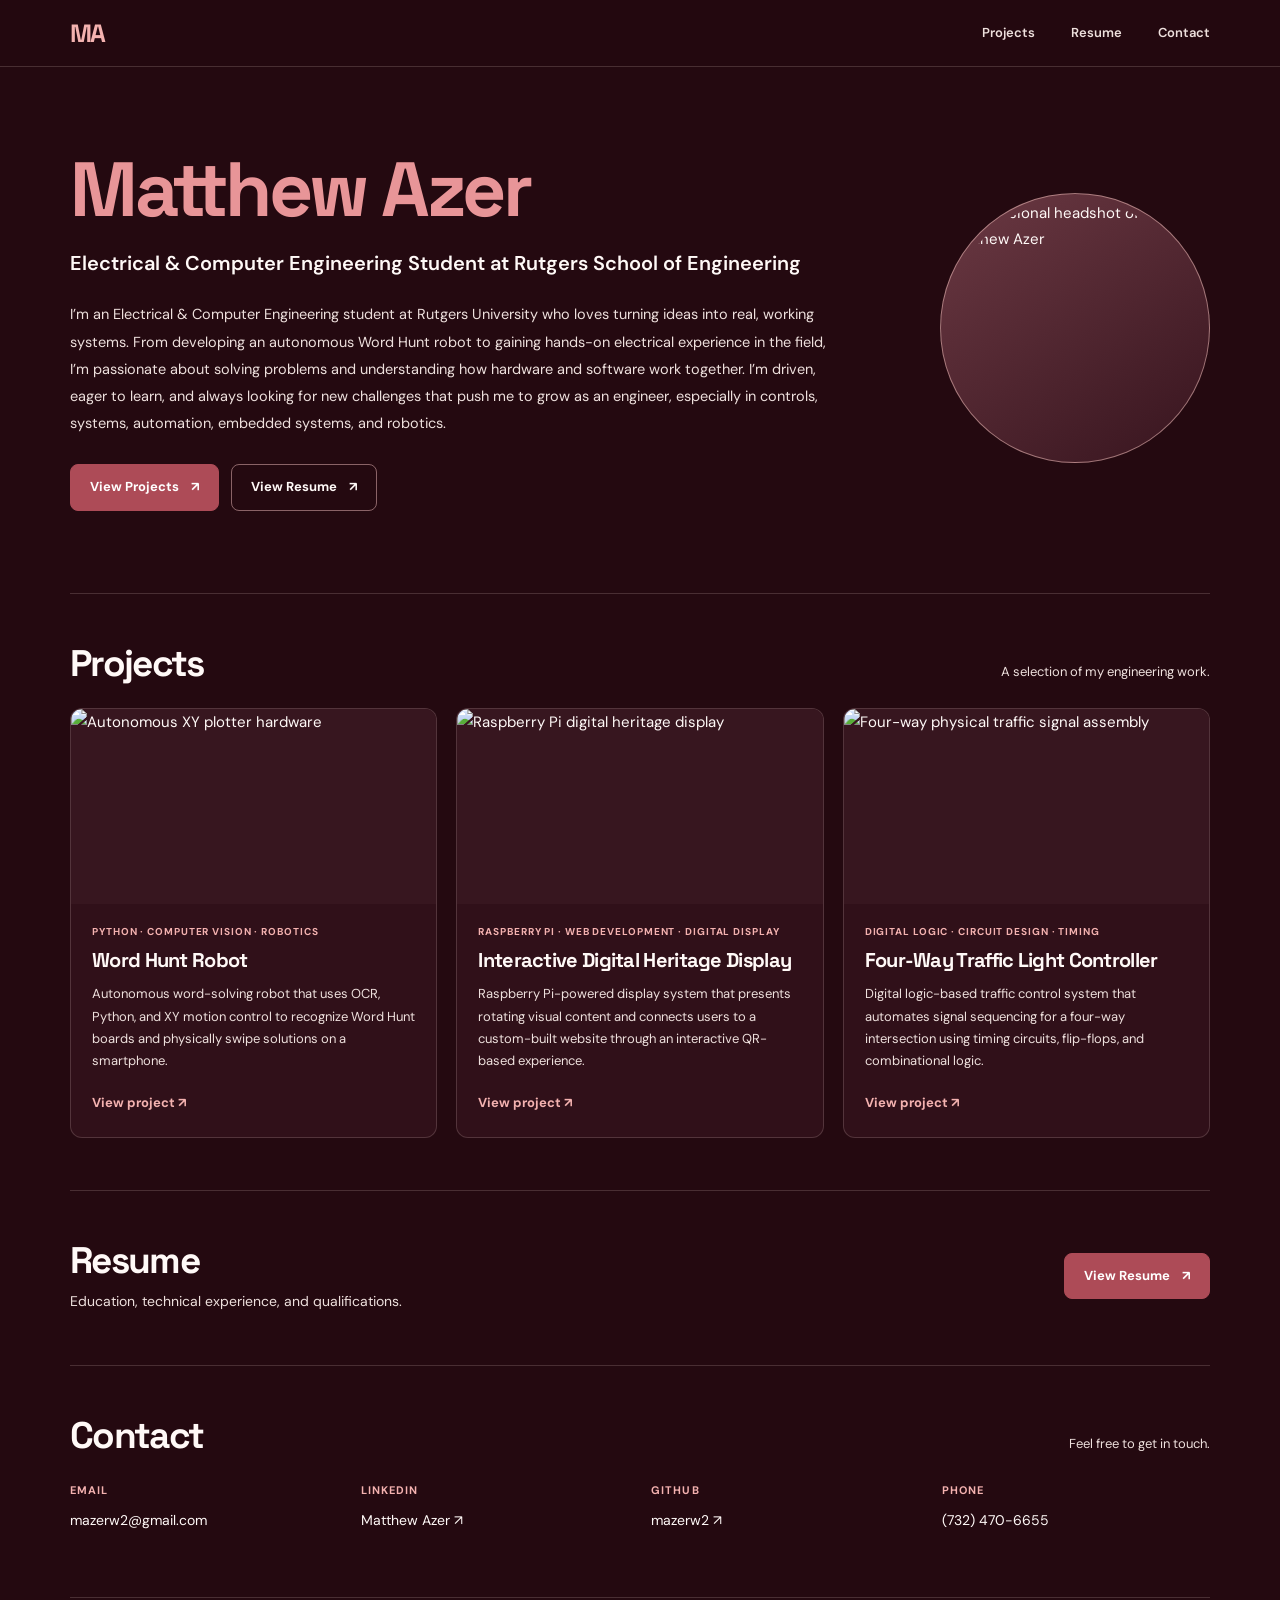
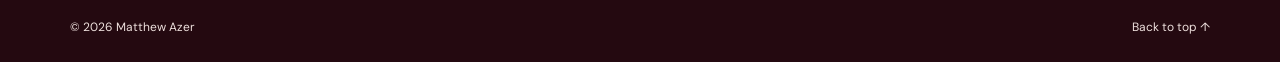
==== commit 23d48abc: "Add files via upload" ====
--- a/index.html
+++ b/index.html
@@ -1,48 +1,69 @@
-<!DOCTYPE html>
+<!doctype html>
 <html lang="en">
 <head>
-  <meta charset="UTF-8">
-  <meta name="viewport" content="width=device-width, initial-scale=1.0">
-  <meta name="theme-color" content="#0b101a">
-  <meta name="description" content="Matthew Azer — Electrical & Computer Engineering student at Rutgers School of Engineering. Engineering projects in robotics and automation.">
-  <title>Matthew Azer | Engineering Portfolio</title>
-  <link rel="stylesheet" href="style.css">
-  <script src="script.js" defer></script>
+<meta charset="utf-8">
+<meta name="viewport" content="width=device-width, initial-scale=1">
+<meta name="theme-color" content="#24090f">
+<meta name="description" content="Matthew Azer, Electrical &amp; Computer Engineering student at Rutgers School of Engineering. View engineering projects, resume, and contact information.">
+<link rel="icon" type="image/svg+xml" href="favicon.svg">
+<link rel="preconnect" href="https://fonts.googleapis.com">
+<link rel="preconnect" href="https://fonts.gstatic.com" crossorigin>
+<link href="https://fonts.googleapis.com/css2?family=DM+Sans:wght@400;500;600;700&family=Space+Grotesk:wght@400;500;600;700&display=swap" rel="stylesheet">
+<link rel="stylesheet" href="style.css">
+<title>Engineering Portfolio | Matthew Azer</title>
 </head>
 <body>
 <a class="skip" href="#main">Skip to content</a>
 <header class="site-header">
-<nav class="nav wrap" aria-label="Main navigation">
- <a class="brand" href="#top" aria-label="Matthew Azer home">MA<span class="brand-dot">.</span></a>
- <button class="menu-toggle" type="button" aria-controls="nav-links" aria-expanded="false" aria-label="Toggle navigation">☰</button>
- <div class="nav-links" id="nav-links"><a href="#about">About</a><a href="#projects">Projects</a><a href="#resume">Resume</a><a href="#contact">Contact</a></div>
- <a class="nav-resume" href="resume.html">View Resume ↗</a>
-</nav>
+ <nav class="site-nav container" aria-label="Main navigation">
+  <a class="logo" href="#top" aria-label="Matthew Azer home">MA</a>
+  <div class="nav-links">
+   <a href="#projects">Projects</a>
+   <a href="resume.html">Resume</a>
+   <a href="#contact">Contact</a>
+  </div>
+ </nav>
 </header>
 <main id="main">
-<section class="hero wrap" id="top">
- <div class="hero-copy">
-  <h1>Hi, I'm <span>Matthew Azer.</span></h1>
-  <p class="headline">Electrical &amp; Computer Engineering Student at Rutgers School of Engineering</p>
-  <p class="intro">I’m an Electrical &amp; Computer Engineering student at Rutgers University who loves turning ideas into real, working systems. From developing an autonomous Word Hunt robot to gaining hands-on electrical experience in the field, I’m passionate about solving problems and understanding how hardware and software work together. I’m driven, eager to learn, and always looking for new challenges that push me to grow as an engineer, especially in controls, systems, automation, embedded systems, and robotics.</p>
-  <div class="actions"><a class="btn primary" href="#projects">View projects ↗</a><a class="btn subtle" href="resume.html">View resume ↗</a></div>
+<section class="hero container" id="top" aria-labelledby="hero-heading">
+ <div class="hero-copy"><h1 id="hero-heading">Matthew Azer</h1>
+ <p class="hero-role">Electrical &amp; Computer Engineering Student at Rutgers School of Engineering</p>
+ <p class="hero-intro">I’m an Electrical &amp; Computer Engineering student at Rutgers University who loves turning ideas into real, working systems. From developing an autonomous Word Hunt robot to gaining hands-on electrical experience in the field, I’m passionate about solving problems and understanding how hardware and software work together. I’m driven, eager to learn, and always looking for new challenges that push me to grow as an engineer, especially in controls, systems, automation, embedded systems, and robotics.</p>
+ <div class="hero-actions"><a class="button primary" href="#projects">View Projects <span aria-hidden="true">↗</span></a><a class="button outline" href="resume.html">View Resume <span aria-hidden="true">↗</span></a></div>
  </div>
- <div class="hero-art" aria-hidden="true"><div class="art-grid"></div><div class="orbit o1"></div><div class="orbit o2"></div><div class="core">M<span>A</span></div><div class="art-label l1">// design</div><div class="art-label l2">{ build }</div><div class="art-label l3">01 → 10</div></div>
+ <div class="portrait-wrap"><img class="portrait" src="assets/headshot.webp" alt="Professional headshot of Matthew Azer" width="450" height="450" fetchpriority="high"></div>
 </section>
-<section class="section wrap" id="about">
- <div class="section-kicker">01 / ABOUT</div>
- <div class="about-layout"><h2>A little about <em>me.</em></h2><div><p>I'm an Electrical &amp; Computer Engineering student at Rutgers, interested in how hardware, software, and control systems come together. I enjoy learning through hands-on projects and applying what I learn to real engineering challenges.</p></div></div>
-</section>
-<section class="section wrap" id="projects">
- <div class="section-heading"><div><div class="section-kicker">02 / PROJECTS</div><h2>Projects<span class="accent">.</span></h2></div><p>A few projects I've worked on. I'll be updating this section with detailed photos and write-ups.</p></div>
+<section class="section container" id="projects" aria-labelledby="projects-heading">
+ <div class="section-title"><h2 id="projects-heading">Projects</h2><p>A selection of my engineering work.</p></div>
  <div class="project-grid">
-  <article class="project featured"><div class="project-art robot"><div class="project-overlay"><span class="mini-tag">FEATURED BUILD</span><div class="robot-line">X <span>↗</span> Y</div><div class="grid-letter"><span>W</span><span>O</span><span>R</span><span>D</span><span>H</span><span>U</span><span>N</span><span>T</span><span>R</span><span>O</span><span>B</span><span>O</span><span>T</span><span>X</span><span>Y</span><span>Z</span></div></div></div><div class="project-body"><div class="project-type">ROBOTICS · COMPUTER VISION · AUTOMATION</div><h3>Word Hunt Robot</h3><p>A custom XY plotter that reads a mobile word-game board and automatically swipes solutions using Python, OCR, and motion control.</p></div></article>
-  <article class="project"><div class="project-art traffic"><div class="traffic-light"><i class="red"></i><i class="amber"></i><i class="green"></i></div><div class="traffic-label">SIGNAL / 001</div></div><div class="project-body"><div class="project-type">ELECTRONICS · DIGITAL LOGIC</div><h3>Four-Way Traffic Light</h3><p>A traffic light control project exploring state transitions and the coordination of signals at an intersection.</p></div></article>
+<article class="project-card">
+<a class="card-image" href="word-hunt-robot.html" aria-label="View Word Hunt Robot project"><img src="assets/word-hunt-robot.webp" alt="Autonomous XY plotter hardware" loading="lazy"></a>
+<div class="card-content"><p class="card-meta">Python · Computer Vision · Robotics</p><h3><a href="word-hunt-robot.html">Word Hunt Robot</a></h3><p class="card-description">Autonomous word-solving robot that uses OCR, Python, and XY motion control to recognize Word Hunt boards and physically swipe solutions on a smartphone.</p><a class="text-link" href="word-hunt-robot.html">View project <span aria-hidden="true">↗</span></a></div>
+</article>
+<article class="project-card">
+<a class="card-image" href="interactive-digital-heritage-display.html" aria-label="View Interactive Digital Heritage Display project"><img src="assets/heritage-display.webp" alt="Raspberry Pi digital heritage display" loading="lazy"></a>
+<div class="card-content"><p class="card-meta">Raspberry Pi · Web Development · Digital Display</p><h3><a href="interactive-digital-heritage-display.html">Interactive Digital Heritage Display</a></h3><p class="card-description">Raspberry Pi-powered display system that presents rotating visual content and connects users to a custom-built website through an interactive QR-based experience.</p><a class="text-link" href="interactive-digital-heritage-display.html">View project <span aria-hidden="true">↗</span></a></div>
+</article>
+<article class="project-card">
+<a class="card-image" href="traffic-light-controller.html" aria-label="View Four-Way Traffic Light Controller project"><img src="assets/traffic-controller.webp" alt="Four-way physical traffic signal assembly" loading="lazy"></a>
+<div class="card-content"><p class="card-meta">Digital Logic · Circuit Design · Timing</p><h3><a href="traffic-light-controller.html">Four-Way Traffic Light Controller</a></h3><p class="card-description">Digital logic-based traffic control system that automates signal sequencing for a four-way intersection using timing circuits, flip-flops, and combinational logic.</p><a class="text-link" href="traffic-light-controller.html">View project <span aria-hidden="true">↗</span></a></div>
+</article>
  </div>
 </section>
-<section class="section wrap resume-section" id="resume"><div><div class="section-kicker">03 / RESUME</div><h2>My resume<span class="accent">.</span></h2><p>Education, experience, and engineering background in one place.</p></div><a class="btn primary" href="resume.html">View resume ↗</a></section>
-<section class="section wrap compact-contact" id="contact"><div class="section-kicker">04 / CONTACT</div><h2>Get in touch<span class="accent">.</span></h2><p>Interested in connecting about engineering, projects, or internship opportunities?</p><div class="actions"><a class="btn primary" href="https://github.com/mazerw2" target="_blank" rel="noopener noreferrer">GitHub ↗</a></div><p class="contact-hint">Contact email and LinkedIn link will be added here.</p></section>
+<section class="section container resume-strip" aria-labelledby="resume-heading">
+ <div><h2 id="resume-heading">Resume</h2><p>Education, technical experience, and qualifications.</p></div>
+ <a class="button primary" href="resume.html">View Resume <span aria-hidden="true">↗</span></a>
+</section>
+<section class="section container contact-section" id="contact" aria-labelledby="contact-heading">
+ <div class="section-title"><h2 id="contact-heading">Contact</h2><p>Feel free to get in touch.</p></div>
+ <div class="contact-grid">
+  <div class="contact-item"><span class="contact-label">Email</span><a href="mailto:mazerw2@gmail.com">mazerw2@gmail.com</a></div>
+  <div class="contact-item"><span class="contact-label">LinkedIn</span><a href="https://www.linkedin.com/in/matthew-azer-bb7419251/" target="_blank" rel="noopener noreferrer">Matthew Azer ↗</a></div>
+  <div class="contact-item"><span class="contact-label">GitHub</span><a href="https://github.com/mazerw2" target="_blank" rel="noopener noreferrer">mazerw2 ↗</a></div>
+  <div class="contact-item"><span class="contact-label">Phone</span><a href="tel:+17324706655">(732) 470-6655</a></div>
+ </div>
+</section>
 </main>
-<footer class="footer wrap"><span>© <span id="year">2026</span> Matthew Azer</span><a href="#top">Back to top ↑</a></footer>
-</body>
-</html>
+<footer class="site-footer container"><span>© <span id="year">2026</span> Matthew Azer</span><a href="index.html#top">Back to top ↑</a></footer>
+<script src="script.js" defer></script>
+</body></html>
--- a/style.css
+++ b/style.css
@@ -1,31 +1,161 @@
-@import url('https://fonts.googleapis.com/css2?family=DM+Sans:wght@400;500;600;700&family=Space+Grotesk:wght@400;500;600;700&display=swap');
-:root{--bg:#0b101a;--panel:#111a28;--border:#233044;--text:#f1f5fa;--muted:#9aaac0;--blue:#83b9ff;--max:1160px}*{box-sizing:border-box}html{scroll-behavior:smooth;scroll-padding-top:88px}body{margin:0;background:var(--bg);color:var(--text);font-family:'DM Sans',Arial,sans-serif;line-height:1.65}a{color:inherit;text-decoration:none}button{font:inherit}.wrap{max-width:var(--max);margin:auto;padding-left:28px;padding-right:28px}.skip{position:absolute;left:-9999px;background:white;color:black;padding:12px;z-index:100}.skip:focus{left:12px;top:12px}.site-header{position:sticky;top:0;z-index:20;background:rgba(11,16,26,.91);backdrop-filter:blur(18px);border-bottom:1px solid rgba(147,171,204,.11)}.nav{height:74px;display:flex;align-items:center;justify-content:space-between;gap:30px}.brand{font:700 27px 'Space Grotesk',sans-serif;letter-spacing:-2px}.brand-dot,.accent{color:var(--blue)}.nav-links{display:flex;gap:27px;font-size:13px;color:#b5c2d6}.nav-links a:hover,.footer a:hover{color:var(--blue)}.nav-resume{border:1px solid #485975;border-radius:8px;padding:9px 16px;font-size:13px;font-weight:700}.nav-resume:hover{border-color:var(--blue)}.menu-toggle{display:none}.hero{min-height:680px;padding-top:120px;padding-bottom:100px;display:grid;grid-template-columns:1.23fr .77fr;align-items:center;gap:70px}.eyebrow,.section-kicker,.project-type{font-size:11px;letter-spacing:2px;font-weight:700;color:var(--blue)}.eyebrow{display:flex;align-items:center;gap:10px}.pulse{height:8px;width:8px;background:#70dcbf;box-shadow:0 0 0 5px #70dcbf1b;border-radius:50%;flex-shrink:0}h1,h2,h3,p{margin-top:0}h1,h2,h3{font-family:'Space Grotesk',sans-serif;line-height:1.15;letter-spacing:-1.6px}h1{font-size:clamp(48px,5.6vw,83px);margin:22px 0}h1 span{display:block;color:var(--blue)}.headline{font-size:clamp(19px,2.2vw,26px);color:#cad6e7;line-height:1.4;max-width:650px}.headline strong{color:white}.intro{font-size:15px;max-width:610px;color:var(--muted);line-height:1.85}.actions{display:flex;gap:14px;flex-wrap:wrap;margin-top:34px}.btn{border:1px solid #3a4a61;border-radius:10px;display:inline-flex;align-items:center;justify-content:center;gap:20px;padding:13px 20px;font-size:13px;font-weight:700;transition:transform .2s,background .2s}.btn:hover{transform:translateY(-3px)}.btn.primary{color:#071120;background:var(--blue);border-color:var(--blue)}.btn.subtle{background:#162132}.hero-meta{font-size:12px;color:#8295ab;margin-top:38px}.separator{margin:0 10px}.hero-art{height:400px;position:relative;border:1px solid #2a3e5a;background:radial-gradient(circle at center,#193455 0,#111e30 40%,#0d1726 77%);border-radius:18px;overflow:hidden}.art-grid{position:absolute;inset:0;background-image:linear-gradient(#85b8ff11 1px,transparent 1px),linear-gradient(90deg,#85b8ff11 1px,transparent 1px);background-size:30px 30px;mask-image:radial-gradient(circle,#000 15%,transparent 79%)}.orbit{position:absolute;border:1px solid #8bb9fc70;border-radius:50%;left:50%;top:50%;transform:translate(-50%,-50%)}.o1{width:210px;height:210px}.o2{width:315px;height:315px;border-style:dashed;opacity:.45}.core{position:absolute;left:50%;top:50%;transform:translate(-50%,-50%);font:700 76px 'Space Grotesk',sans-serif;letter-spacing:-11px;text-shadow:0 0 36px #5a9fff55}.core span{color:var(--blue)}.art-label{position:absolute;font-family:monospace;color:#9fc5f4;font-size:12px}.l1{left:25px;top:28px}.l2{right:27px;bottom:28px}.l3{left:28px;bottom:32px}.section{padding-top:95px;padding-bottom:95px;border-top:1px solid #233044}.section-kicker{margin-bottom:20px}.about-layout{display:grid;grid-template-columns:1.1fr .9fr;gap:90px}.about-layout h2{font-size:clamp(32px,3.6vw,51px)}.about-layout em,.contact em{font-style:normal;color:var(--blue)}.about-layout p{color:var(--muted);line-height:1.9}.section-heading{display:flex;justify-content:space-between;gap:20px;align-items:end;margin-bottom:35px}.section-heading h2{font-size:clamp(36px,4vw,56px);margin:0}.section-heading>p{color:var(--muted);max-width:280px;font-size:14px}.project-grid{display:grid;grid-template-columns:1.25fr .75fr;gap:22px}.project{min-width:0;background:var(--panel);border:1px solid var(--border);border-radius:15px;overflow:hidden;transition:transform .2s,border-color .2s}.project:hover{transform:translateY(-5px);border-color:#5b7aa3}.project-art{height:295px;position:relative;overflow:hidden}.robot{background:radial-gradient(ellipse at 45% 50%,#294d73 0,#172b45 45%,#0f1c30 100%)}.project-overlay{position:absolute;inset:0;display:flex;align-items:center;justify-content:center;flex-direction:column}.mini-tag{position:absolute;left:22px;top:20px;color:#bcd8fe;font:700 10px monospace;letter-spacing:2px}.robot-line{font:600 14px monospace;letter-spacing:15px;color:#7ea9dc;margin-bottom:12px}.robot-line span{color:#d5e6ff}.grid-letter{display:grid;grid-template-columns:repeat(4,40px);gap:6px;transform:rotate(-8deg)}.grid-letter span{background:#d4e3f8;color:#1a3659;text-align:center;border-radius:6px;font:bold 19px/40px 'Space Grotesk',sans-serif;box-shadow:3px 5px 0 #6685ad}.project-overlay small{position:absolute;bottom:16px;font-size:10px;color:#a5bddb}.traffic{background:radial-gradient(circle,#27425f,#102035 70%);display:flex;align-items:center;justify-content:center}.traffic-light{padding:16px 12px;display:flex;flex-direction:column;gap:12px;background:#0b111c;border:4px solid #45566c;border-radius:16px;box-shadow:15px 16px 45px #0007;transform:rotate(5deg)}.traffic-light i{display:block;border-radius:50%;width:58px;height:58px;box-shadow:inset -5px -5px 10px #0008}.red{background:#b44c55}.amber{background:#cc983e}.green{background:#5bc79d;box-shadow:0 0 33px #5bc79d77!important}.traffic-label{position:absolute;bottom:18px;right:20px;color:#8daed1;font:12px monospace}.project-body{padding:26px}.project-body h3{font-size:27px;margin:12px 0}.project-body p{font-size:14px;color:var(--muted);line-height:1.85}.tags{display:flex;gap:8px;flex-wrap:wrap;margin-top:18px}.tags span{font-size:11px;color:#a8c9f6;background:#263c56;padding:5px 9px;border-radius:5px}.projects-note{color:#8a9db5;text-align:center;font-size:13px;margin-top:27px}.timeline{border-top:1px solid var(--border)}.role{padding:30px 5px;display:grid;grid-template-columns:180px 1fr 25px;gap:20px;border-bottom:1px solid var(--border)}.role-date{font-size:11px;font-weight:700;letter-spacing:1px;color:var(--blue);padding-top:8px}.role-content h3{font-size:24px;margin-bottom:3px}.role-org{color:#d0dfef;font-size:14px;margin-bottom:11px}.role-content p{max-width:710px;color:var(--muted);font-size:14px;margin:0}.role-arrow{color:var(--blue);font-size:21px}.skill-grid{display:grid;grid-template-columns:repeat(3,1fr);gap:18px}.skill-box{border:1px solid var(--border);background:#111a28;padding:25px;border-radius:12px}.skill-icon{font-size:30px;color:var(--blue);margin-bottom:25px}.skill-box h3{font-size:19px;letter-spacing:-.5px}.skill-box p{color:var(--muted);font-size:14px;line-height:1.9}.contact{padding-top:110px;padding-bottom:110px;text-align:center;background:radial-gradient(ellipse at center,#152941 0%,transparent 70%)}.contact h2{font-size:clamp(38px,5.2vw,65px);max-width:690px;margin:10px auto 20px}.contact>p{color:var(--muted);max-width:560px;margin:0 auto}.contact .actions{justify-content:center}.contact-hint{font-size:12px;margin-top:24px!important;color:#8295ab!important}.footer{border-top:1px solid var(--border);padding-top:24px;padding-bottom:28px;display:flex;justify-content:space-between;gap:20px;flex-wrap:wrap;color:#8a9ab0;font-size:12px}
-@media(max-width:900px){.hero{grid-template-columns:1fr;padding-top:85px;gap:35px}.hero-art{height:300px}.about-layout{gap:30px}.project-grid{grid-template-columns:1fr 1fr}.project-art{height:240px}.skill-grid{grid-template-columns:1fr 1fr}.role{grid-template-columns:130px 1fr 20px}}@media(max-width:640px){.wrap{padding-left:20px;padding-right:20px}.nav{height:66px}.menu-toggle{display:block;background:transparent;color:white;border:1px solid #3b4e68;border-radius:8px;padding:5px 12px;cursor:pointer;margin-left:auto}.nav-links{display:none;position:absolute;left:0;right:0;top:66px;background:#0e1725;border-bottom:1px solid #2a3850;padding:20px;flex-direction:column;gap:18px}.nav-links.open{display:flex}.nav-resume{padding:7px 11px}.hero{padding-top:75px;padding-bottom:70px;min-height:0}.hero-art{height:260px}.eyebrow{font-size:9px;letter-spacing:1px}.section{padding-top:70px;padding-bottom:70px}.about-layout,.project-grid,.skill-grid{grid-template-columns:1fr}.section-heading{display:block}.section-heading>p{margin-top:15px}.project-art{height:270px}.role{grid-template-columns:1fr 20px;gap:7px}.role-date{grid-column:1/-1}.role-content h3{font-size:22px}.footer{display:grid;gap:9px}}
-@media(prefers-reduced-motion:reduce){html{scroll-behavior:auto}*,*:before,*:after{transition:none!important;animation:none!important}}
-
-/* Compact portfolio v2 overrides */
-:root{--max:1050px}
-.hero{min-height:0;padding-top:75px;padding-bottom:75px;grid-template-columns:1.4fr .6fr;gap:45px}
-.hero h1{font-size:clamp(39px,4.7vw,65px);margin:17px 0}
-.hero .headline{font-size:21px;margin-bottom:15px}
-.hero .intro{font-size:14px;line-height:1.8}
-.hero .eyebrow{font-size:10px;letter-spacing:1px;line-height:1.7;text-transform:none}
-.hero .actions{margin-top:23px}.hero-art{height:300px}.hero-art .o1{width:165px;height:165px}.hero-art .o2{width:245px;height:245px}.hero-art .core{font-size:62px}
-.section{padding-top:55px;padding-bottom:55px}
-.about-layout{grid-template-columns:.85fr 1.15fr;gap:55px}.about-layout h2{font-size:35px}.about-layout p{font-size:14px;line-height:1.8}
-.section-heading h2,.resume-section h2,.compact-contact h2{font-size:clamp(30px,3.3vw,42px)}
-.project-art{height:185px}.project-body{padding:20px}.project-body h3{font-size:22px}.project-body p{margin-bottom:0;font-size:13px;line-height:1.7}.project-grid{grid-template-columns:1fr 1fr}.grid-letter{grid-template-columns:repeat(4,29px);gap:4px}.grid-letter span{font-size:14px;line-height:29px}.traffic-light{transform:rotate(5deg) scale(.7)}
-.resume-section{display:flex;align-items:center;justify-content:space-between;gap:22px}.resume-section h2{margin:0 0 10px}.resume-section p,.compact-contact p{color:var(--muted);font-size:14px;margin-bottom:0}.compact-contact{background:none;text-align:left}.compact-contact h2{margin-bottom:14px}.compact-contact .actions{margin-top:18px}.compact-contact .contact-hint{margin-top:14px!important;font-size:12px}.footer{padding-top:18px;padding-bottom:20px}
-.resume-page{padding-top:55px;padding-bottom:55px}.resume-page h1{font-size:clamp(38px,5vw,58px);margin:7px 0 10px}.resume-page>p{color:var(--muted);font-size:14px}.pdf-container{width:100%;max-width:790px;height:950px;margin:30px auto 0;background:#fff;border:1px solid var(--border);border-radius:8px;overflow:hidden}.pdf-container object{display:block}.resume-download{justify-content:center}
-@media(max-width:900px){.hero{grid-template-columns:1fr;gap:27px;padding-top:55px}.hero-art{max-width:420px;width:100%;height:260px}.about-layout{gap:25px}}
-@media(max-width:640px){.nav-links{top:66px}.hero{padding-top:42px;padding-bottom:45px}.hero h1{font-size:45px}.hero .headline{font-size:19px}.hero-art{height:215px}.section{padding-top:45px;padding-bottom:45px}.about-layout,.project-grid{grid-template-columns:1fr}.about-layout h2{font-size:32px}.resume-section{align-items:flex-start;flex-direction:column}.pdf-container{height:580px}.resume-page{padding-top:40px}.nav-resume{font-size:12px}}
-
-/* Simple, understated homepage */
-.hero{padding-top:56px;padding-bottom:56px;gap:36px}
-.hero h1{font-size:clamp(39px,4.5vw,62px);margin:0 0 13px}
-.hero .headline{font-size:clamp(17px,1.8vw,20px);line-height:1.45;font-weight:500;color:#d5dfef;margin:0 0 17px;max-width:610px}
-.hero .intro{line-height:1.75}
-.hero .actions{margin-top:22px}
-.hero-art{height:270px}
-.section{padding-top:48px;padding-bottom:48px}
-@media(max-width:640px){.hero{padding-top:40px;padding-bottom:40px}.hero h1{font-size:43px}.hero .headline{font-size:17px}.hero-art{height:215px}.section{padding-top:40px;padding-bottom:40px}}
+/* Matthew Azer — minimal engineering portfolio */
+:root {
+  --bg: #240910;
+  --surface: #301019;
+  --surface-soft: #37161f;
+  --border: rgba(255, 231, 226, .17);
+  --text: #fff9f7;
+  --muted: #eee0dd;
+  --accent: #e89598;
+  --accent-bright: #f4b2b0;
+  --button: #ad4b57;
+  --button-hover: #c15d68;
+  --width: 1140px;
+}
+* { box-sizing: border-box; }
+html { scroll-behavior: smooth; scroll-padding-top: 85px; }
+body { background: var(--bg); color: var(--text); margin: 0; font: 400 15px/1.75 'DM Sans', Arial, sans-serif; }
+a { color: inherit; text-decoration: none; }
+a:hover { color: var(--accent-bright); }
+a:focus-visible, button:focus-visible { outline: 2px solid var(--accent-bright); outline-offset: 4px; }
+img,video { display: block; max-width: 100%; }
+h1,h2,h3,p,figure { margin-top: 0; }
+h1,h2,h3 { font-family: 'Space Grotesk', 'DM Sans', Arial, sans-serif; font-weight: 700; line-height: 1.17; letter-spacing: -.045em; }
+h1 { font-size: clamp(47px, 6vw, 79px); }
+h2 { font-size: clamp(27px, 3.2vw, 37px); }
+h3 { font-size: 20px; }
+.container { width: min(var(--width), calc(100% - 64px)); margin-inline: auto; }
+.skip { position: absolute; left: -9999px; z-index: 99; background: #fff; color: #17090d; padding: 9px; }
+.skip:focus { left: 12px; top: 12px; }
+.site-header { position: sticky; top: 0; z-index: 20; border-bottom: 1px solid var(--border); background: rgba(36, 9, 16, .96); backdrop-filter: blur(14px); }
+.site-nav { min-height: 66px; display: flex; justify-content: space-between; align-items: center; gap: 22px; }
+.logo { font: 700 25px/1 'Space Grotesk', sans-serif; letter-spacing: -.095em; color: var(--accent-bright); }
+.logo:hover { color: #fff; }
+.nav-links { display: flex; flex-wrap: wrap; align-items: center; gap: clamp(15px, 2.8vw, 38px); }
+.nav-links a { font-weight: 600; font-size: 13px; color: var(--muted); transition: color .2s; }
+.nav-links a:hover { color: var(--accent-bright); }
+.hero { display: grid; grid-template-columns: minmax(0, 1fr) 270px; align-items: center; gap: clamp(32px, 5.5vw, 88px); padding-block: 78px 82px; }
+.hero h1 { margin-bottom: 14px; color: var(--accent); }
+.hero-role { font-size: clamp(17px, 2vw, 20px); color: var(--text); font-weight: 600; line-height: 1.48; max-width: 750px; margin-bottom: 23px; }
+.hero-intro { max-width: 760px; color: var(--muted); font-size: 14.5px; line-height: 1.87; margin-bottom: 0; }
+.hero-actions { display: flex; align-items: center; flex-wrap: wrap; gap: 12px; margin-top: 27px; }
+.button { display: inline-flex; justify-content: center; align-items: center; gap: 12px; background: transparent; border: 1px solid var(--border); border-radius: 8px; padding: 11px 19px; color: var(--text); font-weight: 700; font-size: 13px; min-height: 43px; transition: background .2s, border-color .2s; }
+.button:hover { color: #fff; background: var(--surface-soft); border-color: var(--accent); }
+.button.primary { background: var(--button); border-color: var(--button); color: #fff; }
+.button.primary:hover { background: var(--button-hover); border-color: var(--button-hover); }
+.button.outline { border-color: rgba(239, 190, 190, .5); }
+.portrait-wrap { width: min(270px, 100%); aspect-ratio: 1; padding: 6px; margin-inline: auto; border: 1px solid rgba(238, 190, 187, .55); border-radius: 50%; background: linear-gradient(145deg, #6b3943, #37141e); }
+.portrait { border-radius: 50%; width: 100%; height: 100%; object-fit: cover; object-position: center 37%; }
+.section { border-top: 1px solid var(--border); padding-block: 48px 52px; }
+.section-title { display: flex; justify-content: space-between; align-items: baseline; gap: 15px; margin-bottom: 23px; }
+.section-title h2 { margin-bottom: 0; }
+.section-title p { color: var(--muted); font-size: 13px; margin-bottom: 0; }
+.project-grid { display: grid; grid-template-columns: repeat(3, minmax(0, 1fr)); gap: 19px; }
+.project-card { border: 1px solid var(--border); background: var(--surface); border-radius: 12px; overflow: hidden; display: flex; flex-direction: column; transition: border-color .2s; }
+.project-card:hover { border-color: rgba(242, 184, 182, .52); }
+.card-image { display: block; height: 195px; background: var(--surface-soft); overflow: hidden; }
+.card-image img { width: 100%; height: 100%; object-fit: cover; transition: transform .25s; }
+.project-card:hover .card-image img { transform: scale(1.025); }
+.project-card:nth-child(2) .card-image img { object-position: center 30%; }
+.project-card:nth-child(3) .card-image img { object-position: center 48%; }
+.card-content { padding: 20px 21px 22px; display: flex; flex: 1; flex-direction: column; }
+.card-meta { color: var(--accent-bright); font-size: 10px; text-transform: uppercase; letter-spacing: .09em; font-weight: 700; line-height: 1.6; margin-bottom: 9px; }
+.card-content h3 { font-size: 20px; letter-spacing: -.035em; margin-bottom: 11px; }
+.card-description { color: var(--muted); font-size: 13px; line-height: 1.72; margin-bottom: 19px; }
+.text-link { color: var(--accent-bright); font-size: 13px; font-weight: 700; }
+.text-link:hover { color: #fff; }
+.card-content .text-link { margin-top: auto; }
+.resume-strip { display: flex; justify-content: space-between; align-items: center; gap: 26px; }
+.resume-strip h2 { margin-bottom: 7px; }
+.resume-strip p { color: var(--muted); font-size: 14px; margin: 0; }
+.contact-section { padding-bottom: 64px; }
+.contact-grid { display: grid; grid-template-columns: repeat(4, minmax(0, 1fr)); gap: 22px; }
+.contact-item { min-width: 0; }
+.contact-label { display: block; font-size: 11px; color: var(--accent-bright); font-weight: 700; text-transform: uppercase; letter-spacing: .1em; margin-bottom: 7px; }
+.contact-item a { font-size: 14px; overflow-wrap: anywhere; }
+.site-footer { padding-block: 19px 24px; border-top: 1px solid var(--border); display: flex; justify-content: space-between; gap: 12px; color: var(--muted); font-size: 12px; }
+.site-footer a { color: var(--muted); }
+/* Internal pages */
+.internal-page { padding-block: 40px 80px; }
+.back-link { display: inline-flex; align-items: center; font-weight: 700; font-size: 13px; color: var(--accent-bright); margin-bottom: 30px; }
+.page-heading { text-align: center; margin-bottom: 29px; }
+.page-heading h1 { font-size: clamp(36px, 5vw, 54px); color: var(--accent); margin-bottom: 10px; }
+.page-heading p { color: var(--muted); font-size: 14px; }
+.resume-preview { max-width: 770px; margin-inline: auto; background: #fff; border-radius: 5px; box-shadow: 0 14px 48px rgba(0,0,0,.22); overflow: hidden; }
+.resume-preview img { width: 100%; height: auto; }
+.center-actions { display: flex; flex-wrap: wrap; align-items: center; justify-content: center; gap: 24px; margin-top: 28px; }
+.detail-page { max-width: 1000px; }
+.detail-hero { margin-bottom: 23px; }
+.detail-hero h1 { color: var(--accent); font-size: clamp(37px, 5.3vw, 57px); margin-bottom: 17px; }
+.overline { font-size: 11px; font-weight: 700; letter-spacing: .14em; color: var(--accent-bright); margin-bottom: 12px; }
+.detail-lede { font-size: clamp(16px, 1.8vw, 19px); color: var(--text); line-height: 1.65; max-width: 840px; }
+.tech-tags { display: flex; flex-wrap: wrap; gap: 8px; margin: 0 0 31px; }
+.tech-tags span { padding: 5px 11px; border: 1px solid var(--border); border-radius: 6px; background: var(--surface); color: var(--muted); font-size: 11px; font-weight: 600; }
+.media-figure { margin: 0; background: var(--surface); border: 1px solid var(--border); border-radius: 12px; overflow: hidden; }
+.media-figure img, .media-figure video { width: 100%; object-fit: contain; max-height: 600px; background: #18070c; }
+.media-figure figcaption { padding: 11px 17px 13px; color: var(--muted); font-size: 12px; line-height: 1.5; }
+.feature-image { margin-bottom: 33px; }
+.feature-image img { max-height: 565px; }
+.vertical-feature .media-figure, .traffic-feature .media-figure { max-width: 630px; margin-inline: auto; }
+.vertical-feature img, .traffic-feature img { max-height: 500px; }
+.detail-section { border-top: 1px solid var(--border); padding: 32px 0; display: grid; grid-template-columns: 190px minmax(0, 1fr); gap: 40px; }
+.detail-section h2 { font-size: 24px; margin: 0; }
+.detail-body { max-width: 740px; }
+.detail-body > p { color: var(--muted); font-size: 15px; line-height: 1.85; margin-bottom: 17px; }
+.feature-list { margin: 0; padding-left: 20px; color: var(--muted); }
+.feature-list li { margin-bottom: 12px; padding-left: 3px; font-size: 14px; }
+.feature-list strong { color: var(--text); }
+.detail-body .media-figure { margin-top: 22px; }
+.detail-body .fit-contain { background: #eee; }
+.detail-body .fit-contain img { max-height: 420px; background: #f6f6f6; }
+.detail-body .result-image img { max-height: 430px; }
+.video-figure video { max-height: 520px; background: #15090d; }
+.portrait-video { max-width: 470px; margin-inline: auto!important; }
+.portrait-video video { max-height: 570px; }
+.detail-body .portrait-media { max-width: 550px; margin-inline: auto; }
+.detail-body .portrait-media img { max-height: 540px; }
+.stat-row { display: flex; flex-wrap: wrap; gap: 15px; margin-bottom: 22px; }
+.stat { flex: 1; min-width: 135px; background: var(--surface); border: 1px solid var(--border); border-radius: 9px; padding: 14px 18px; }
+.stat strong { font: 700 30px/1.2 'Space Grotesk',sans-serif; display: block; color: var(--accent-bright); }
+.stat span { font-size: 12px; color: var(--muted); }
+.detail-bottom { border-top: 1px solid var(--border); display: flex; justify-content: space-between; gap: 15px; align-items: center; padding-top: 30px; }
+@media (max-width: 900px) {
+ .hero { grid-template-columns: minmax(0, 1fr) 220px; padding-block: 60px; gap: 24px; }
+ .portrait-wrap { width: 210px; }
+ .project-grid { gap: 12px; }
+ .card-image { height: 160px; }
+ .card-content { padding: 17px; }
+ .card-content h3 { font-size: 18px; }
+ .contact-grid { grid-template-columns: repeat(2, minmax(0, 1fr)); row-gap: 25px; }
+}
+@media (max-width: 690px) {
+ .container { width: min(100% - 36px, var(--width)); }
+ .site-nav { min-height: 61px; }
+ .logo { font-size: 24px; }
+ .nav-links { gap: 14px; }
+ .nav-links a { font-size: 12px; }
+ .hero { display: flex; flex-direction: column-reverse; align-items: flex-start; padding-block: 33px 46px; gap: 24px; }
+ .portrait-wrap { width: 154px; margin-inline: 0; }
+ .hero h1 { font-size: clamp(41px, 10vw, 61px); margin-bottom: 12px; }
+ .hero-role { font-size: 17px; margin-bottom: 15px; }
+ .hero-intro { font-size: 14px; }
+ .hero-actions { margin-top: 22px; }
+ .section { padding-block: 39px 42px; }
+ .section-title { flex-direction: column; align-items: flex-start; gap: 6px; }
+ .project-grid { grid-template-columns: 1fr; gap: 18px; }
+ .card-image { height: 220px; }
+ .card-content h3 { font-size: 20px; }
+ .resume-strip { align-items: flex-start; flex-direction: column; gap: 18px; }
+ .contact-grid { grid-template-columns: repeat(2,minmax(0,1fr)); gap: 22px; }
+ .internal-page { padding-block: 29px 56px; }
+ .detail-section { grid-template-columns: 1fr; gap: 10px; padding-block: 25px; }
+ .detail-section h2 { font-size: 24px; }
+ .detail-hero h1 { font-size: 40px; }
+ .detail-bottom { flex-wrap: wrap; }
+}
+@media (max-width: 380px) {
+ .contact-grid { grid-template-columns: 1fr; gap: 14px; }
+ .hero-actions { gap: 8px; }
+ .button { padding: 9px 12px; font-size: 12px; }
+}
+@media (prefers-reduced-motion: reduce) { html { scroll-behavior: auto; } *,*::before,*::after { transition: none!important; animation: none!important; } }
